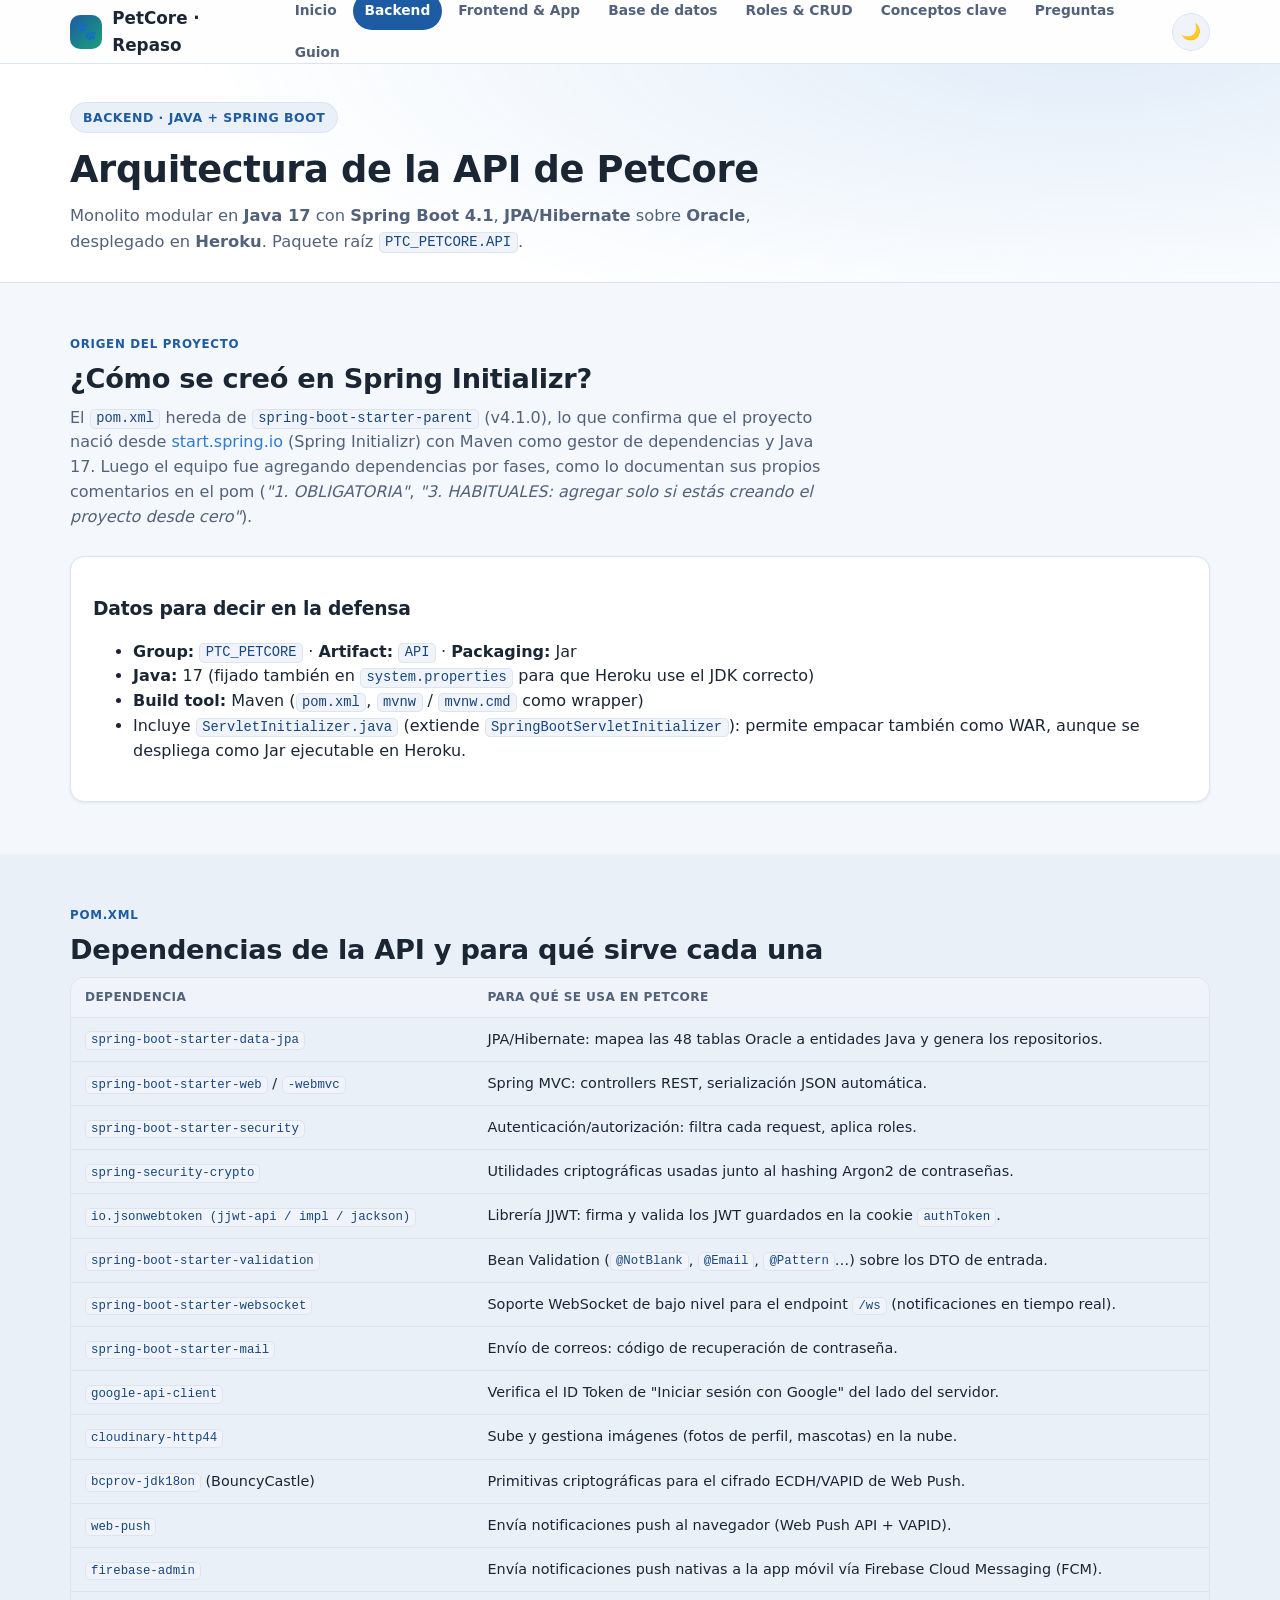
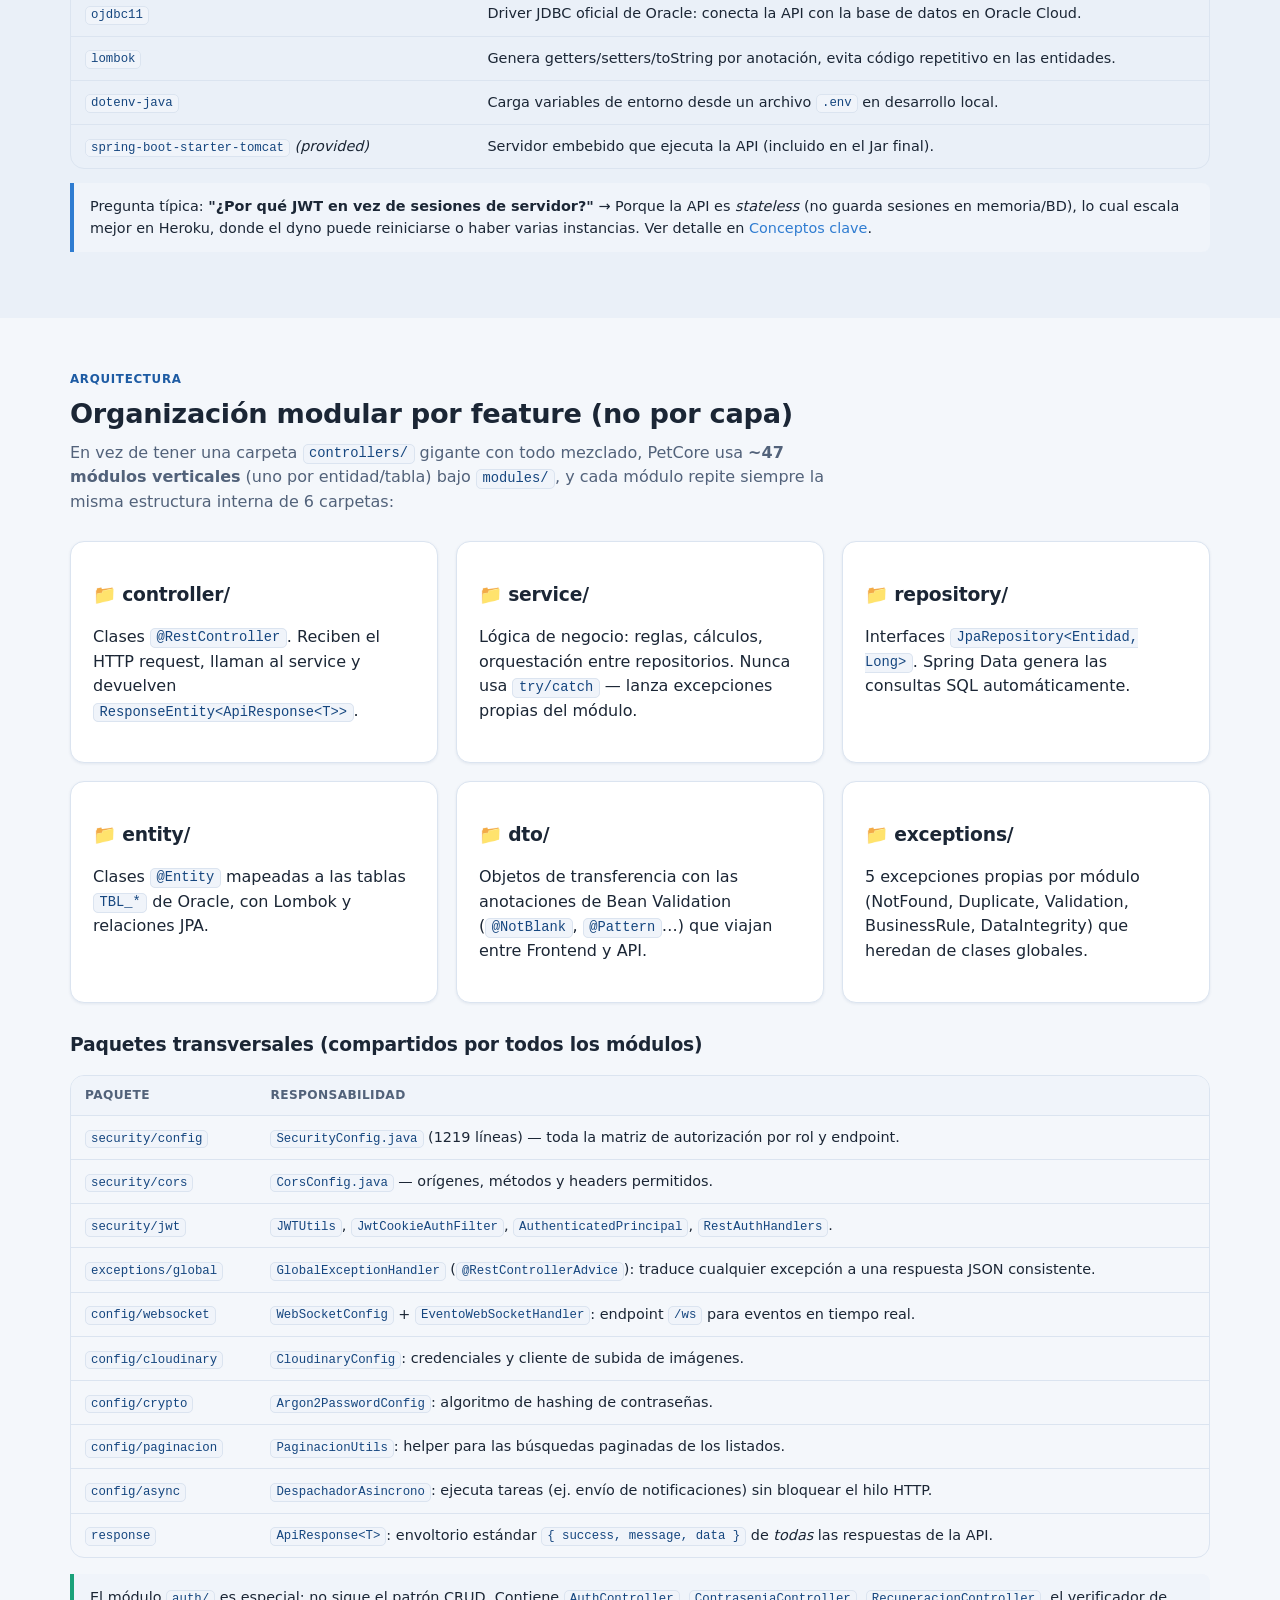
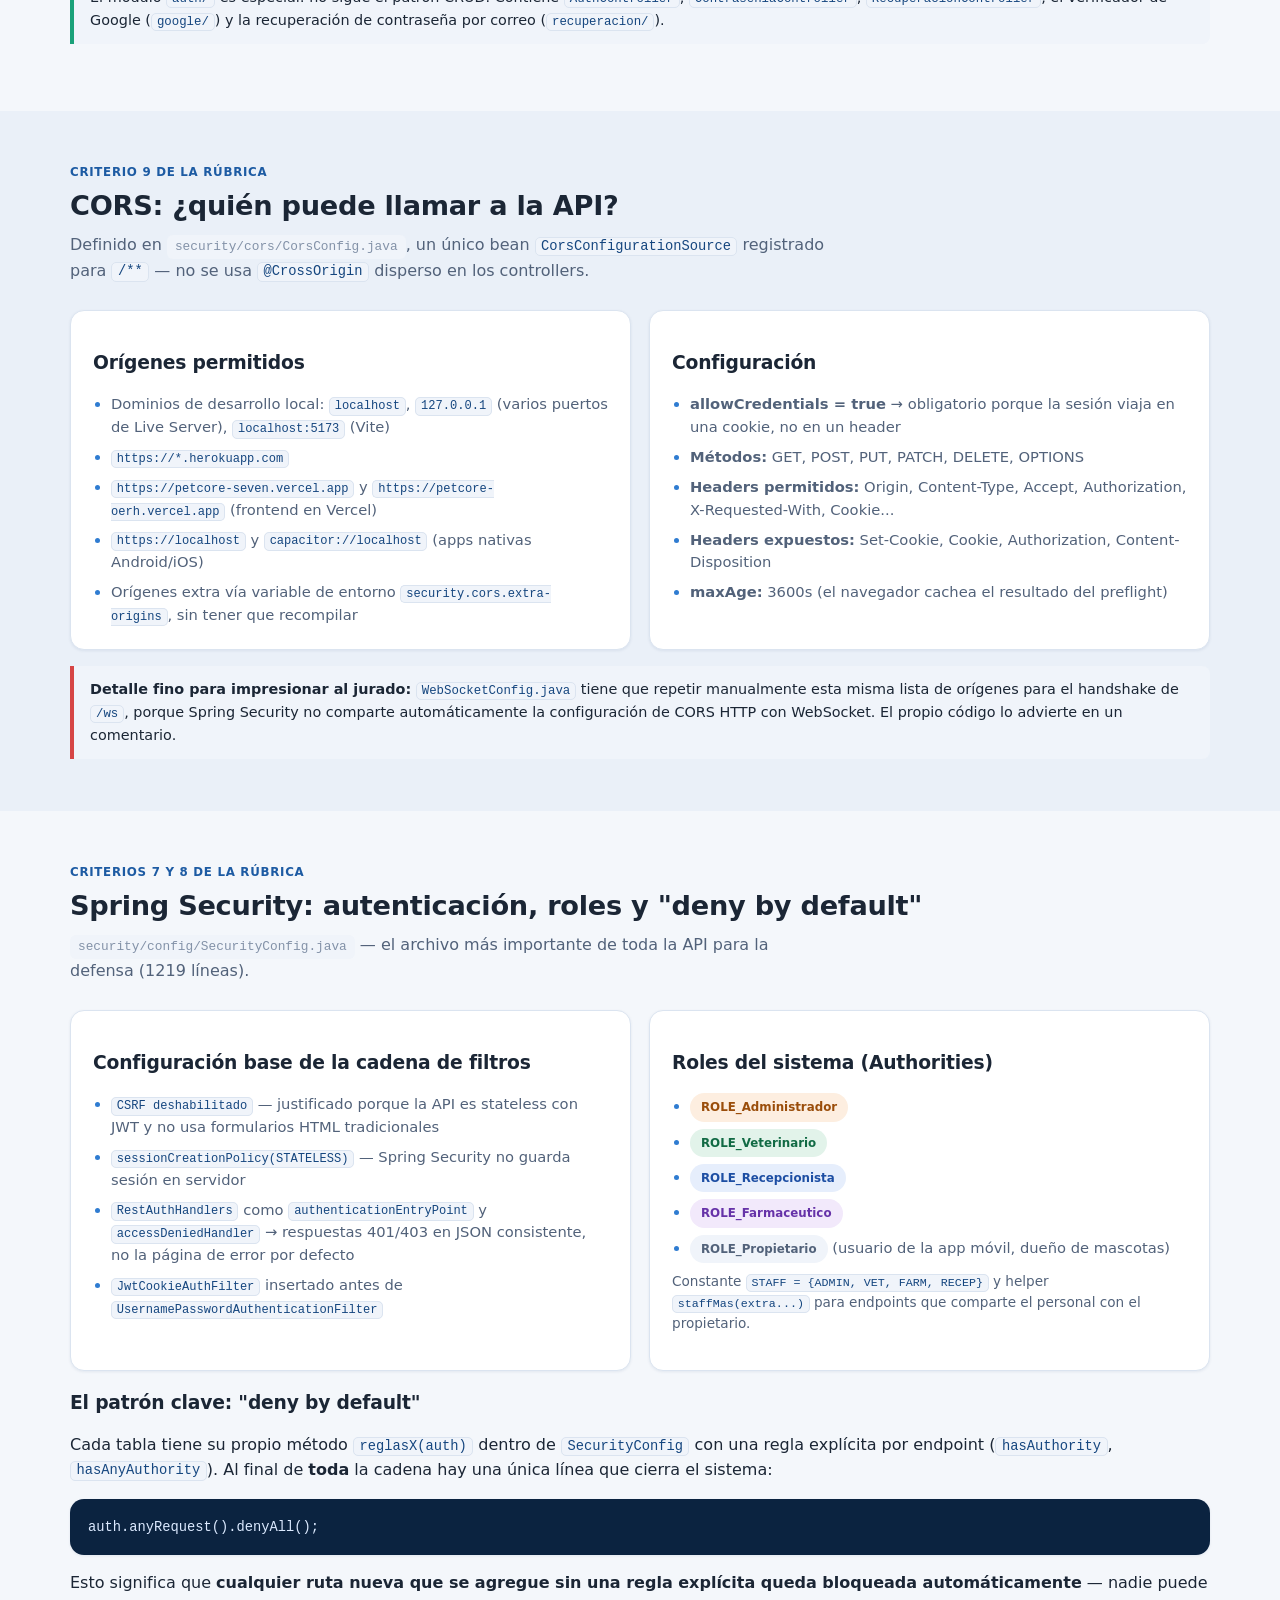
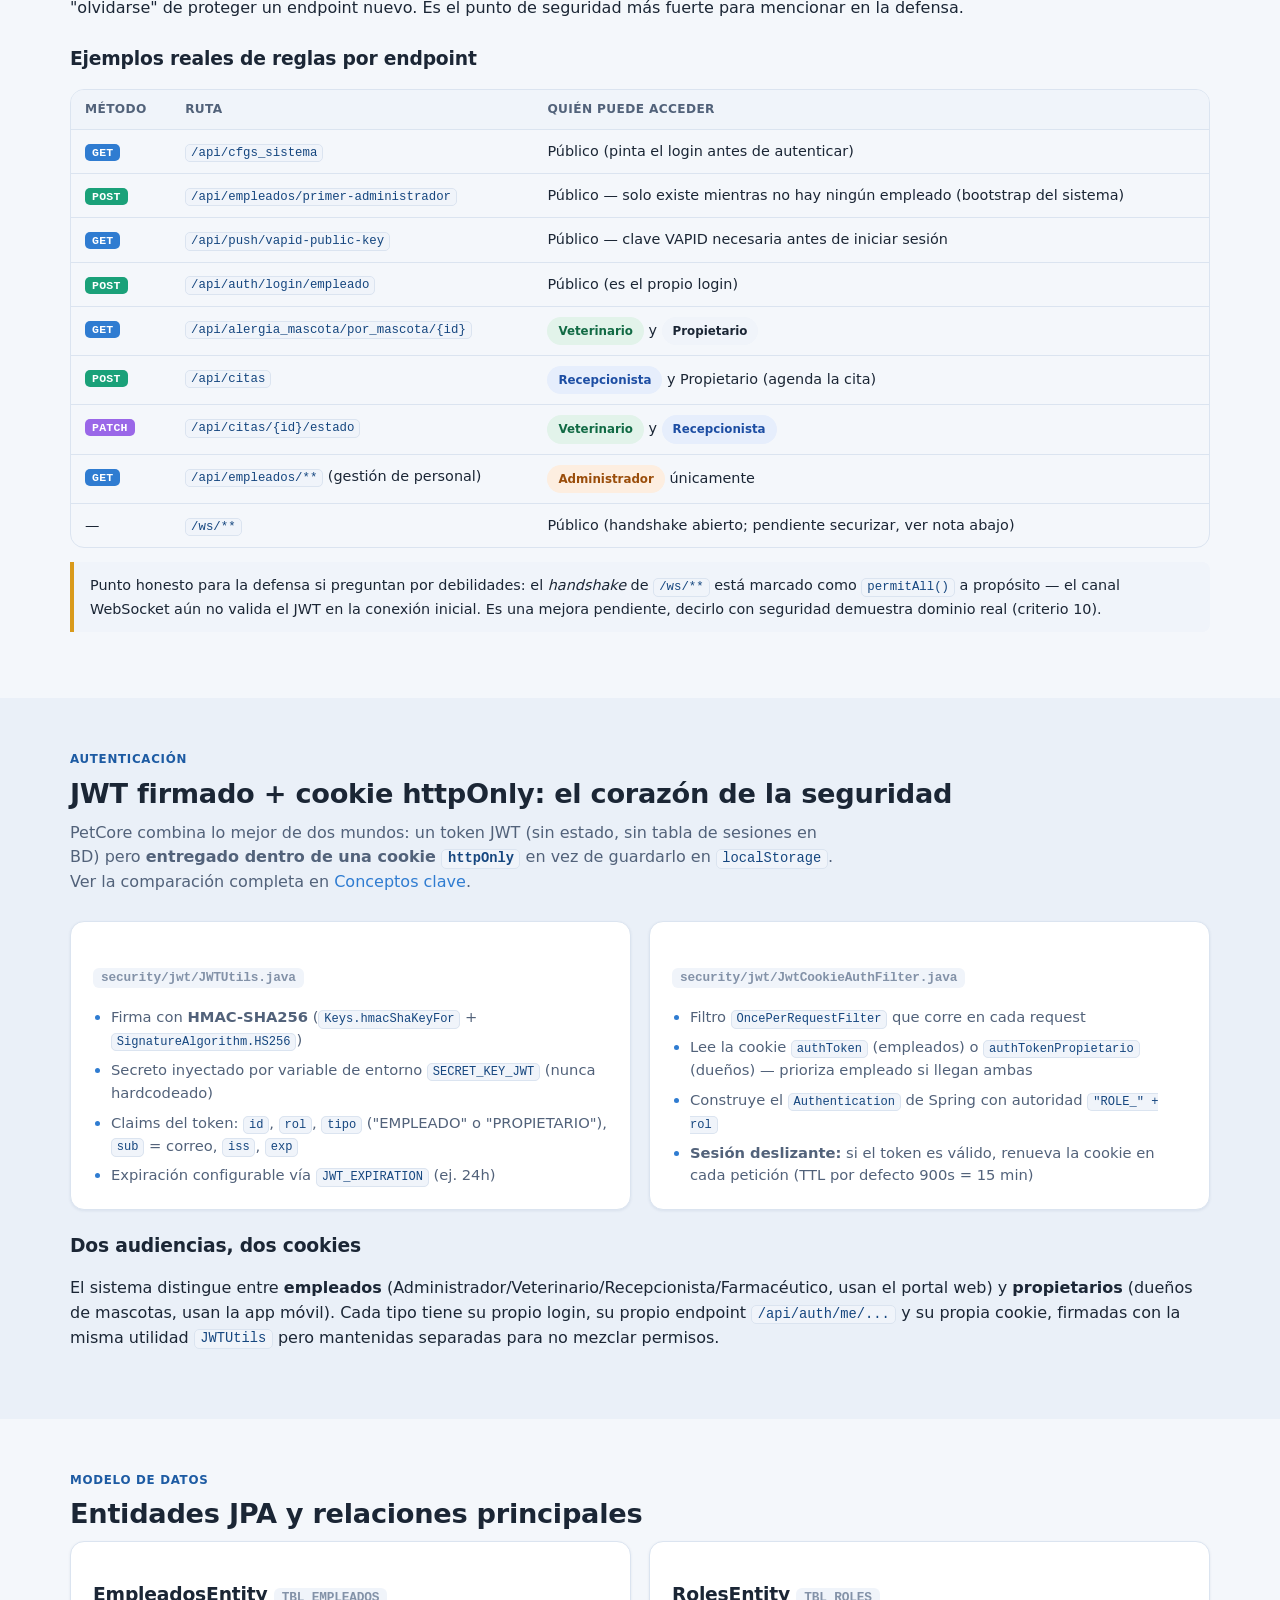
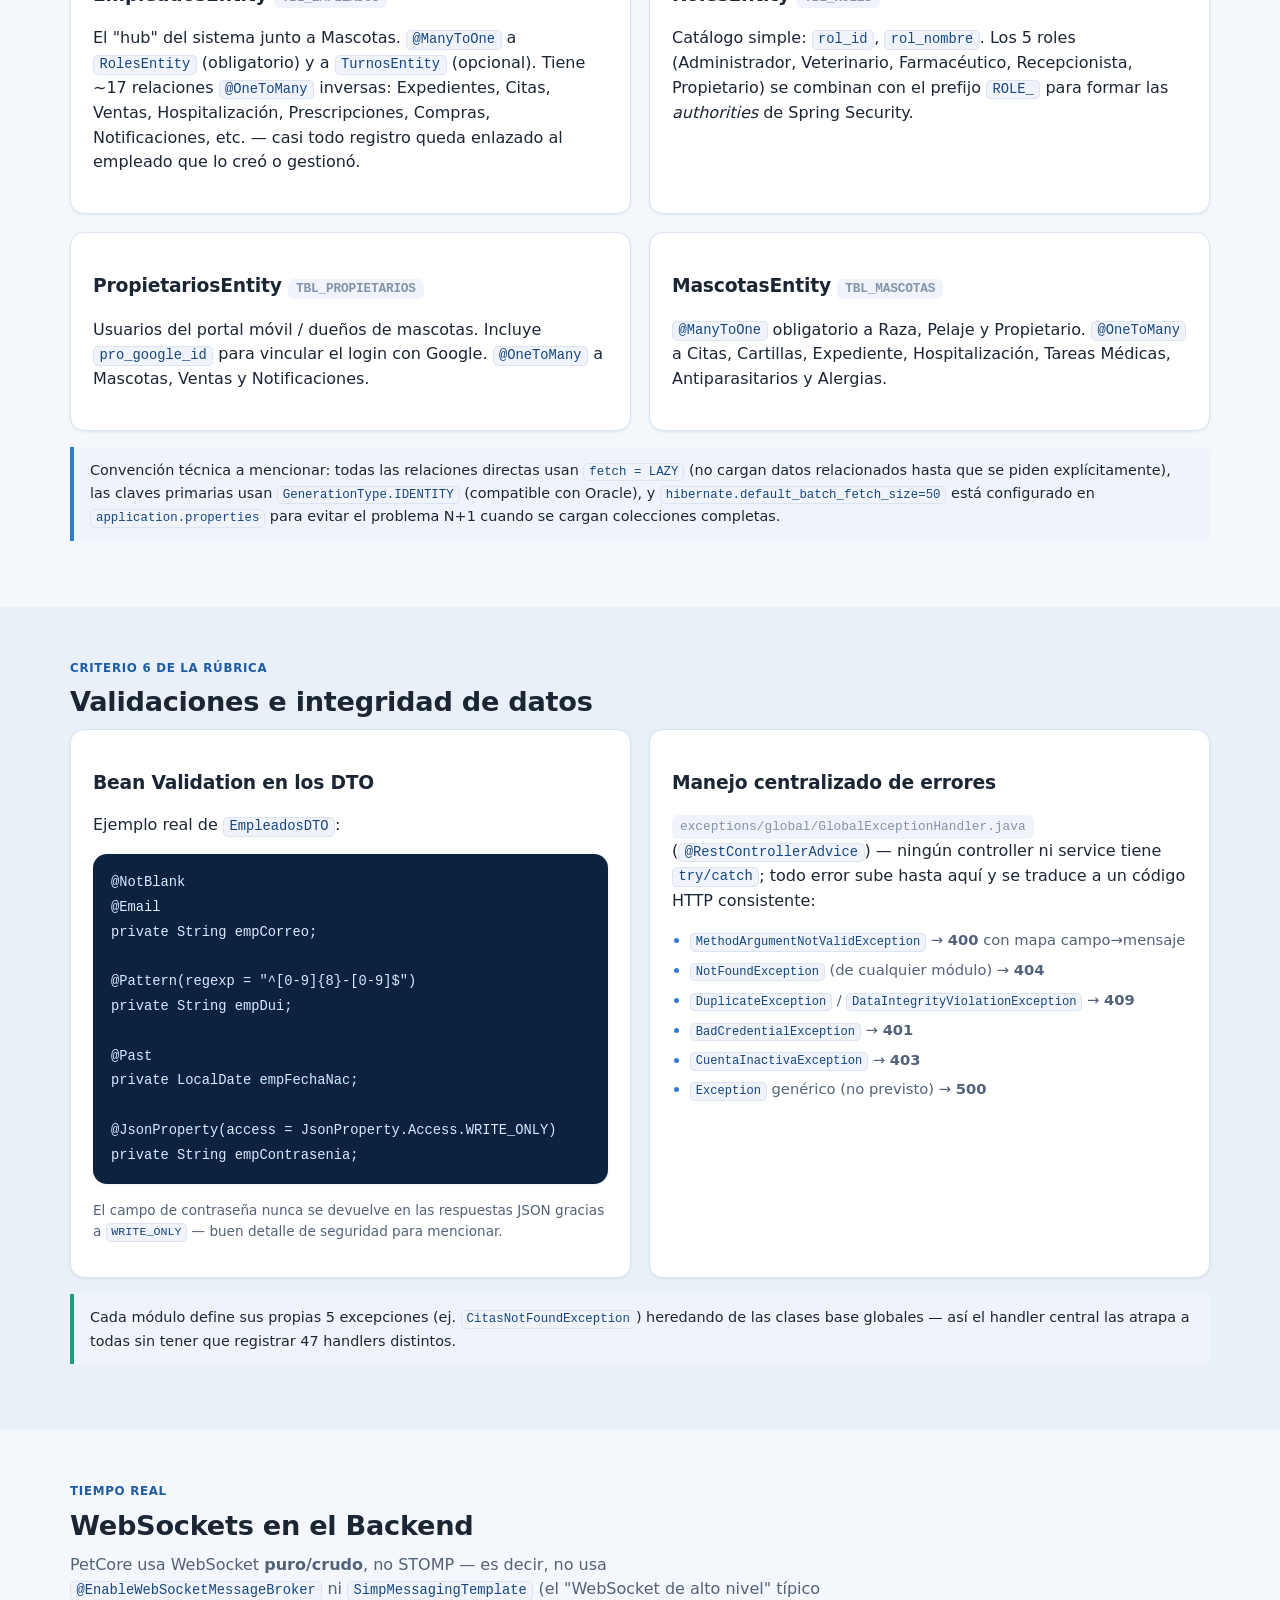
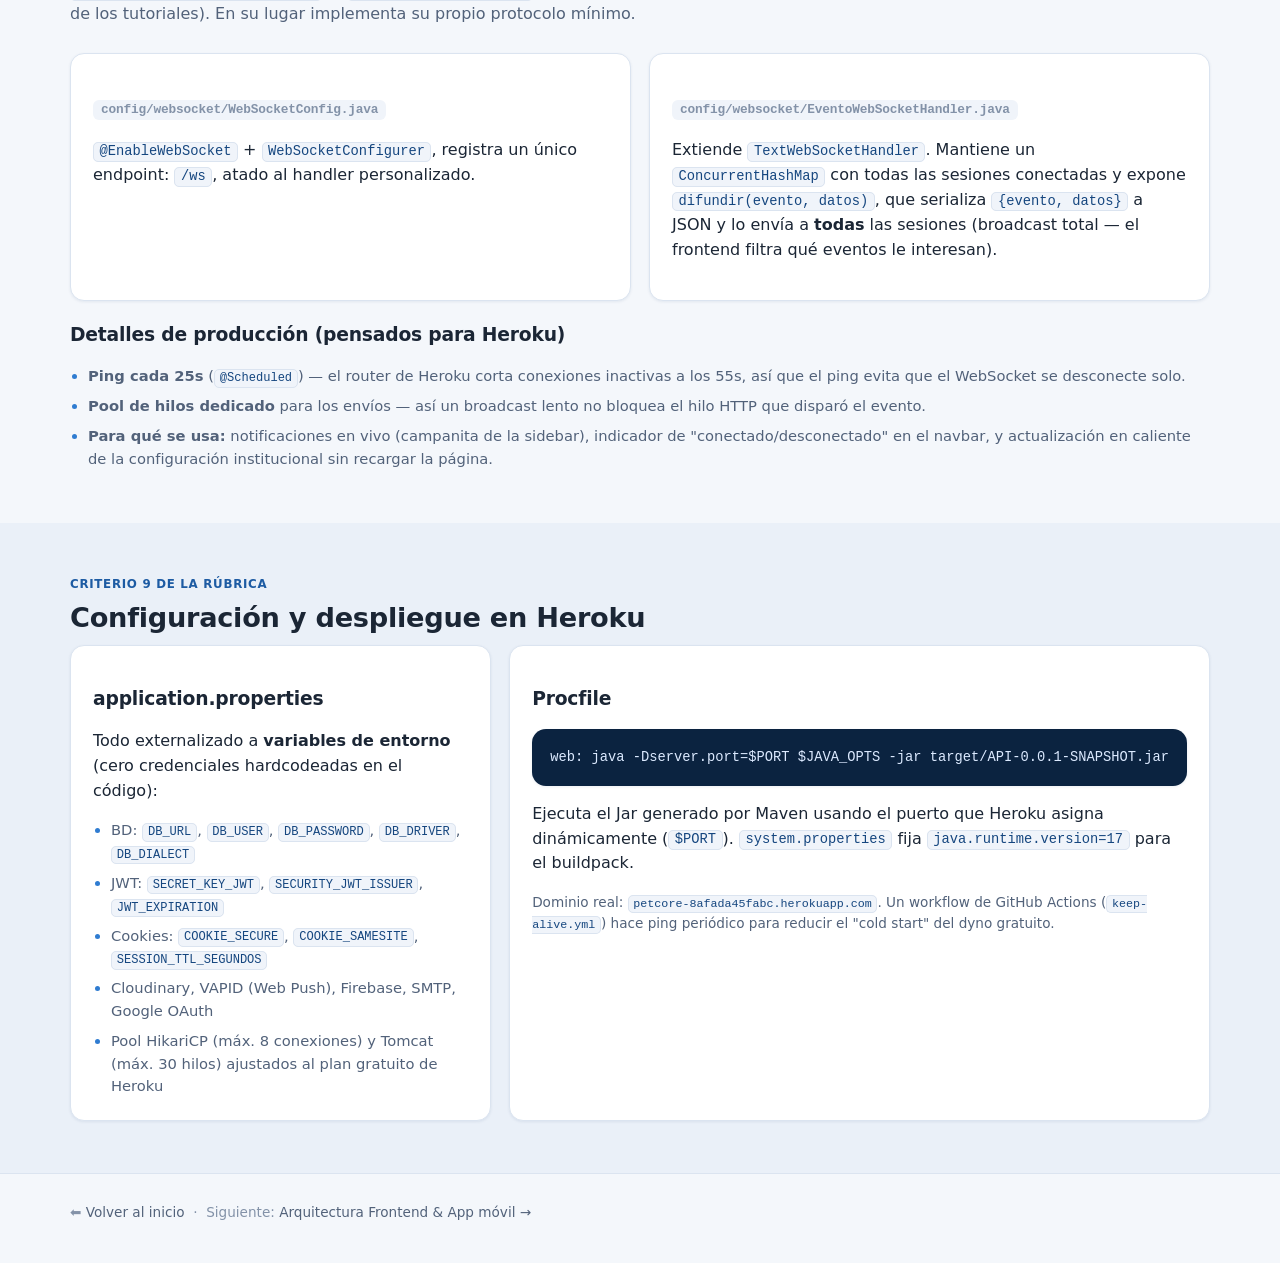
==== arquitectura-backend.html @ d3f33282 "se ha creado la pagina para expo" ====
<!DOCTYPE html>
<html lang="es">
<head>
<meta charset="UTF-8">
<meta name="viewport" content="width=device-width, initial-scale=1.0">
<title>Arquitectura Backend · PetCore Repaso</title>
<link rel="stylesheet" href="css/base.css">
<link rel="stylesheet" href="css/style_backend.css">
</head>
<body>

<nav class="nav">
  <div class="nav__inner">
    <a href="index.html" class="nav__marca"><span class="nav__logo">🐾</span> PetCore · Repaso</a>
    <button class="nav__toggle" data-nav-toggle aria-label="Abrir menú" aria-expanded="false">☰</button>
    <ul class="nav__links" data-nav-links>
      <li><a href="index.html">Inicio</a></li>
      <li><a href="arquitectura-backend.html">Backend</a></li>
      <li><a href="arquitectura-frontend.html">Frontend &amp; App</a></li>
      <li><a href="base-datos.html">Base de datos</a></li>
      <li><a href="roles-permisos.html">Roles &amp; CRUD</a></li>
      <li><a href="conceptos-clave.html">Conceptos clave</a></li>
      <li><a href="preguntas-defensa.html">Preguntas</a></li>
      <li><a href="guion-presentacion.html">Guion</a></li>
    </ul>
    <button class="nav__tema" data-tema-toggle aria-label="Cambiar tema">🌙</button>
  </div>
</nav>

<header class="hero-pagina">
  <div class="contenedor">
    <span class="hero-pagina__kicker">Backend · Java + Spring Boot</span>
    <h1>Arquitectura de la API de PetCore</h1>
    <p>Monolito modular en <strong>Java 17</strong> con <strong>Spring Boot 4.1</strong>, <strong>JPA/Hibernate</strong> sobre <strong>Oracle</strong>, desplegado en <strong>Heroku</strong>. Paquete raíz <code>PTC_PETCORE.API</code>.</p>
  </div>
</header>

<!-- ============ Cómo se creó el proyecto ============ -->
<section class="seccion">
  <div class="contenedor">
    <p class="etiqueta-seccion">Origen del proyecto</p>
    <h2 class="titulo-seccion">¿Cómo se creó en Spring Initializr?</h2>
    <p class="sub-seccion">El <code>pom.xml</code> hereda de <code>spring-boot-starter-parent</code> (v4.1.0), lo que confirma que el proyecto nació desde <a href="https://start.spring.io" target="_blank" rel="noopener">start.spring.io</a> (Spring Initializr) con Maven como gestor de dependencias y Java 17. Luego el equipo fue agregando dependencias por fases, como lo documentan sus propios comentarios en el pom (<em>"1. OBLIGATORIA"</em>, <em>"3. HABITUALES: agregar solo si estás creando el proyecto desde cero"</em>).</p>

    <div class="tarjeta">
      <h3>Datos para decir en la defensa</h3>
      <ul>
        <li><strong>Group:</strong> <code>PTC_PETCORE</code> · <strong>Artifact:</strong> <code>API</code> · <strong>Packaging:</strong> Jar</li>
        <li><strong>Java:</strong> 17 (fijado también en <code>system.properties</code> para que Heroku use el JDK correcto)</li>
        <li><strong>Build tool:</strong> Maven (<code>pom.xml</code>, <code>mvnw</code> / <code>mvnw.cmd</code> como wrapper)</li>
        <li>Incluye <code>ServletInitializer.java</code> (extiende <code>SpringBootServletInitializer</code>): permite empacar también como WAR, aunque se despliega como Jar ejecutable en Heroku.</li>
      </ul>
    </div>
  </div>
</section>

<!-- ============ Dependencias ============ -->
<section class="seccion seccion--alt">
  <div class="contenedor">
    <p class="etiqueta-seccion">pom.xml</p>
    <h2 class="titulo-seccion">Dependencias de la API y para qué sirve cada una</h2>
    <div class="tabla-wrap">
      <table>
        <thead><tr><th>Dependencia</th><th>Para qué se usa en PetCore</th></tr></thead>
        <tbody>
          <tr><td><code>spring-boot-starter-data-jpa</code></td><td>JPA/Hibernate: mapea las 48 tablas Oracle a entidades Java y genera los repositorios.</td></tr>
          <tr><td><code>spring-boot-starter-web</code> / <code>-webmvc</code></td><td>Spring MVC: controllers REST, serialización JSON automática.</td></tr>
          <tr><td><code>spring-boot-starter-security</code></td><td>Autenticación/autorización: filtra cada request, aplica roles.</td></tr>
          <tr><td><code>spring-security-crypto</code></td><td>Utilidades criptográficas usadas junto al hashing Argon2 de contraseñas.</td></tr>
          <tr><td><code>io.jsonwebtoken (jjwt-api / impl / jackson)</code></td><td>Librería JJWT: firma y valida los JWT guardados en la cookie <code>authToken</code>.</td></tr>
          <tr><td><code>spring-boot-starter-validation</code></td><td>Bean Validation (<code>@NotBlank</code>, <code>@Email</code>, <code>@Pattern</code>…) sobre los DTO de entrada.</td></tr>
          <tr><td><code>spring-boot-starter-websocket</code></td><td>Soporte WebSocket de bajo nivel para el endpoint <code>/ws</code> (notificaciones en tiempo real).</td></tr>
          <tr><td><code>spring-boot-starter-mail</code></td><td>Envío de correos: código de recuperación de contraseña.</td></tr>
          <tr><td><code>google-api-client</code></td><td>Verifica el ID Token de "Iniciar sesión con Google" del lado del servidor.</td></tr>
          <tr><td><code>cloudinary-http44</code></td><td>Sube y gestiona imágenes (fotos de perfil, mascotas) en la nube.</td></tr>
          <tr><td><code>bcprov-jdk18on</code> (BouncyCastle)</td><td>Primitivas criptográficas para el cifrado ECDH/VAPID de Web Push.</td></tr>
          <tr><td><code>web-push</code></td><td>Envía notificaciones push al navegador (Web Push API + VAPID).</td></tr>
          <tr><td><code>firebase-admin</code></td><td>Envía notificaciones push nativas a la app móvil vía Firebase Cloud Messaging (FCM).</td></tr>
          <tr><td><code>ojdbc11</code></td><td>Driver JDBC oficial de Oracle: conecta la API con la base de datos en Oracle Cloud.</td></tr>
          <tr><td><code>lombok</code></td><td>Genera getters/setters/toString por anotación, evita código repetitivo en las entidades.</td></tr>
          <tr><td><code>dotenv-java</code></td><td>Carga variables de entorno desde un archivo <code>.env</code> en desarrollo local.</td></tr>
          <tr><td><code>spring-boot-starter-tomcat</code> <em>(provided)</em></td><td>Servidor embebido que ejecuta la API (incluido en el Jar final).</td></tr>
        </tbody>
      </table>
    </div>
    <p class="nota" style="margin-top:14px;">Pregunta típica: <strong>"¿Por qué JWT en vez de sesiones de servidor?"</strong> → Porque la API es <em>stateless</em> (no guarda sesiones en memoria/BD), lo cual escala mejor en Heroku, donde el dyno puede reiniciarse o haber varias instancias. Ver detalle en <a href="conceptos-clave.html">Conceptos clave</a>.</p>
  </div>
</section>

<!-- ============ Arquitectura por capas ============ -->
<section class="seccion">
  <div class="contenedor">
    <p class="etiqueta-seccion">Arquitectura</p>
    <h2 class="titulo-seccion">Organización modular por feature (no por capa)</h2>
    <p class="sub-seccion">En vez de tener una carpeta <code>controllers/</code> gigante con todo mezclado, PetCore usa <strong>~47 módulos verticales</strong> (uno por entidad/tabla) bajo <code>modules/</code>, y cada módulo repite siempre la misma estructura interna de 6 carpetas:</p>

    <div class="rejilla rejilla--3">
      <div class="tarjeta">
        <h3>📁 controller/</h3>
        <p>Clases <code>@RestController</code>. Reciben el HTTP request, llaman al service y devuelven <code>ResponseEntity&lt;ApiResponse&lt;T&gt;&gt;</code>.</p>
      </div>
      <div class="tarjeta">
        <h3>📁 service/</h3>
        <p>Lógica de negocio: reglas, cálculos, orquestación entre repositorios. Nunca usa <code>try/catch</code> — lanza excepciones propias del módulo.</p>
      </div>
      <div class="tarjeta">
        <h3>📁 repository/</h3>
        <p>Interfaces <code>JpaRepository&lt;Entidad, Long&gt;</code>. Spring Data genera las consultas SQL automáticamente.</p>
      </div>
      <div class="tarjeta">
        <h3>📁 entity/</h3>
        <p>Clases <code>@Entity</code> mapeadas a las tablas <code>TBL_*</code> de Oracle, con Lombok y relaciones JPA.</p>
      </div>
      <div class="tarjeta">
        <h3>📁 dto/</h3>
        <p>Objetos de transferencia con las anotaciones de Bean Validation (<code>@NotBlank</code>, <code>@Pattern</code>…) que viajan entre Frontend y API.</p>
      </div>
      <div class="tarjeta">
        <h3>📁 exceptions/</h3>
        <p>5 excepciones propias por módulo (NotFound, Duplicate, Validation, BusinessRule, DataIntegrity) que heredan de clases globales.</p>
      </div>
    </div>

    <h3 style="margin-top:30px;">Paquetes transversales (compartidos por todos los módulos)</h3>
    <div class="tabla-wrap">
      <table>
        <thead><tr><th>Paquete</th><th>Responsabilidad</th></tr></thead>
        <tbody>
          <tr><td><code>security/config</code></td><td><code>SecurityConfig.java</code> (1219 líneas) — toda la matriz de autorización por rol y endpoint.</td></tr>
          <tr><td><code>security/cors</code></td><td><code>CorsConfig.java</code> — orígenes, métodos y headers permitidos.</td></tr>
          <tr><td><code>security/jwt</code></td><td><code>JWTUtils</code>, <code>JwtCookieAuthFilter</code>, <code>AuthenticatedPrincipal</code>, <code>RestAuthHandlers</code>.</td></tr>
          <tr><td><code>exceptions/global</code></td><td><code>GlobalExceptionHandler</code> (<code>@RestControllerAdvice</code>): traduce cualquier excepción a una respuesta JSON consistente.</td></tr>
          <tr><td><code>config/websocket</code></td><td><code>WebSocketConfig</code> + <code>EventoWebSocketHandler</code>: endpoint <code>/ws</code> para eventos en tiempo real.</td></tr>
          <tr><td><code>config/cloudinary</code></td><td><code>CloudinaryConfig</code>: credenciales y cliente de subida de imágenes.</td></tr>
          <tr><td><code>config/crypto</code></td><td><code>Argon2PasswordConfig</code>: algoritmo de hashing de contraseñas.</td></tr>
          <tr><td><code>config/paginacion</code></td><td><code>PaginacionUtils</code>: helper para las búsquedas paginadas de los listados.</td></tr>
          <tr><td><code>config/async</code></td><td><code>DespachadorAsincrono</code>: ejecuta tareas (ej. envío de notificaciones) sin bloquear el hilo HTTP.</td></tr>
          <tr><td><code>response</code></td><td><code>ApiResponse&lt;T&gt;</code>: envoltorio estándar <code>{ success, message, data }</code> de <em>todas</em> las respuestas de la API.</td></tr>
        </tbody>
      </table>
    </div>

    <p class="nota nota--exito" style="margin-top:16px;">El módulo <code>auth/</code> es especial: no sigue el patrón CRUD. Contiene <code>AuthController</code>, <code>ContraseniaController</code>, <code>RecuperacionController</code>, el verificador de Google (<code>google/</code>) y la recuperación de contraseña por correo (<code>recuperacion/</code>).</p>
  </div>
</section>

<!-- ============ CORS ============ -->
<section class="seccion seccion--alt" id="cors">
  <div class="contenedor">
    <p class="etiqueta-seccion">Criterio 9 de la rúbrica</p>
    <h2 class="titulo-seccion">CORS: ¿quién puede llamar a la API?</h2>
    <p class="sub-seccion">Definido en <span class="archivo-ref">security/cors/CorsConfig.java</span>, un único bean <code>CorsConfigurationSource</code> registrado para <code>/**</code> — no se usa <code>@CrossOrigin</code> disperso en los controllers.</p>

    <div class="rejilla rejilla--2">
      <div class="tarjeta">
        <h3>Orígenes permitidos</h3>
        <ul class="lista-compacta">
          <li>Dominios de desarrollo local: <code>localhost</code>, <code>127.0.0.1</code> (varios puertos de Live Server), <code>localhost:5173</code> (Vite)</li>
          <li><code>https://*.herokuapp.com</code></li>
          <li><code>https://petcore-seven.vercel.app</code> y <code>https://petcore-oerh.vercel.app</code> (frontend en Vercel)</li>
          <li><code>https://localhost</code> y <code>capacitor://localhost</code> (apps nativas Android/iOS)</li>
          <li>Orígenes extra vía variable de entorno <code>security.cors.extra-origins</code>, sin tener que recompilar</li>
        </ul>
      </div>
      <div class="tarjeta">
        <h3>Configuración</h3>
        <ul class="lista-compacta">
          <li><strong>allowCredentials = true</strong> → obligatorio porque la sesión viaja en una cookie, no en un header</li>
          <li><strong>Métodos:</strong> GET, POST, PUT, PATCH, DELETE, OPTIONS</li>
          <li><strong>Headers permitidos:</strong> Origin, Content-Type, Accept, Authorization, X-Requested-With, Cookie...</li>
          <li><strong>Headers expuestos:</strong> Set-Cookie, Cookie, Authorization, Content-Disposition</li>
          <li><strong>maxAge:</strong> 3600s (el navegador cachea el resultado del preflight)</li>
        </ul>
      </div>
    </div>

    <div class="nota nota--alerta" style="margin-top:16px;">
      <strong>Detalle fino para impresionar al jurado:</strong> <code>WebSocketConfig.java</code> tiene que repetir manualmente esta misma lista de orígenes para el handshake de <code>/ws</code>, porque Spring Security no comparte automáticamente la configuración de CORS HTTP con WebSocket. El propio código lo advierte en un comentario.
    </div>
  </div>
</section>

<!-- ============ Spring Security ============ -->
<section class="seccion" id="security">
  <div class="contenedor">
    <p class="etiqueta-seccion">Criterios 7 y 8 de la rúbrica</p>
    <h2 class="titulo-seccion">Spring Security: autenticación, roles y "deny by default"</h2>
    <p class="sub-seccion"><span class="archivo-ref">security/config/SecurityConfig.java</span> — el archivo más importante de toda la API para la defensa (1219 líneas).</p>

    <div class="rejilla rejilla--2" style="margin-bottom:20px;">
      <div class="tarjeta">
        <h3>Configuración base de la cadena de filtros</h3>
        <ul class="lista-compacta">
          <li><code>CSRF deshabilitado</code> — justificado porque la API es stateless con JWT y no usa formularios HTML tradicionales</li>
          <li><code>sessionCreationPolicy(STATELESS)</code> — Spring Security no guarda sesión en servidor</li>
          <li><code>RestAuthHandlers</code> como <code>authenticationEntryPoint</code> y <code>accessDeniedHandler</code> → respuestas 401/403 en JSON consistente, no la página de error por defecto</li>
          <li><code>JwtCookieAuthFilter</code> insertado antes de <code>UsernamePasswordAuthenticationFilter</code></li>
        </ul>
      </div>
      <div class="tarjeta">
        <h3>Roles del sistema (Authorities)</h3>
        <ul class="lista-compacta">
          <li><span class="rol-chip rol-admin">ROLE_Administrador</span></li>
          <li><span class="rol-chip rol-vet">ROLE_Veterinario</span></li>
          <li><span class="rol-chip rol-recep">ROLE_Recepcionista</span></li>
          <li><span class="rol-chip rol-farm">ROLE_Farmaceutico</span></li>
          <li><span class="rol-chip" style="background:var(--surface-2);color:var(--texto-suave);">ROLE_Propietario</span> (usuario de la app móvil, dueño de mascotas)</li>
        </ul>
        <p style="font-size:.85rem;color:var(--texto-suave);margin-top:8px;">Constante <code>STAFF = {ADMIN, VET, FARM, RECEP}</code> y helper <code>staffMas(extra...)</code> para endpoints que comparte el personal con el propietario.</p>
      </div>
    </div>

    <h3>El patrón clave: "deny by default"</h3>
    <p>Cada tabla tiene su propio método <code>reglasX(auth)</code> dentro de <code>SecurityConfig</code> con una regla explícita por endpoint (<code>hasAuthority</code>, <code>hasAnyAuthority</code>). Al final de <strong>toda</strong> la cadena hay una única línea que cierra el sistema:</p>
    <pre><code>auth.anyRequest().denyAll();</code></pre>
    <p>Esto significa que <strong>cualquier ruta nueva que se agregue sin una regla explícita queda bloqueada automáticamente</strong> — nadie puede "olvidarse" de proteger un endpoint nuevo. Es el punto de seguridad más fuerte para mencionar en la defensa.</p>

    <h3 style="margin-top:26px;">Ejemplos reales de reglas por endpoint</h3>
    <div class="tabla-wrap">
      <table>
        <thead><tr><th>Método</th><th>Ruta</th><th>Quién puede acceder</th></tr></thead>
        <tbody>
          <tr><td><span class="http http-get">GET</span></td><td><code>/api/cfgs_sistema</code></td><td>Público (pinta el login antes de autenticar)</td></tr>
          <tr><td><span class="http http-post">POST</span></td><td><code>/api/empleados/primer-administrador</code></td><td>Público — solo existe mientras no hay ningún empleado (bootstrap del sistema)</td></tr>
          <tr><td><span class="http http-get">GET</span></td><td><code>/api/push/vapid-public-key</code></td><td>Público — clave VAPID necesaria antes de iniciar sesión</td></tr>
          <tr><td><span class="http http-post">POST</span></td><td><code>/api/auth/login/empleado</code></td><td>Público (es el propio login)</td></tr>
          <tr><td><span class="http http-get">GET</span></td><td><code>/api/alergia_mascota/por_mascota/{id}</code></td><td><span class="rol-chip rol-vet">Veterinario</span> y <span class="rol-chip" style="background:var(--surface-2)">Propietario</span></td></tr>
          <tr><td><span class="http http-post">POST</span></td><td><code>/api/citas</code></td><td><span class="rol-chip rol-recep">Recepcionista</span> y Propietario (agenda la cita)</td></tr>
          <tr><td><span class="http http-patch">PATCH</span></td><td><code>/api/citas/{id}/estado</code></td><td><span class="rol-chip rol-vet">Veterinario</span> y <span class="rol-chip rol-recep">Recepcionista</span></td></tr>
          <tr><td><span class="http http-get">GET</span></td><td><code>/api/empleados/**</code> (gestión de personal)</td><td><span class="rol-chip rol-admin">Administrador</span> únicamente</td></tr>
          <tr><td>—</td><td><code>/ws/**</code></td><td>Público (handshake abierto; pendiente securizar, ver nota abajo)</td></tr>
        </tbody>
      </table>
    </div>
    <p class="nota nota--ambar" style="margin-top:14px;">Punto honesto para la defensa si preguntan por debilidades: el <em>handshake</em> de <code>/ws/**</code> está marcado como <code>permitAll()</code> a propósito — el canal WebSocket aún no valida el JWT en la conexión inicial. Es una mejora pendiente, decirlo con seguridad demuestra dominio real (criterio 10).</p>
  </div>
</section>

<!-- ============ JWT ============ -->
<section class="seccion seccion--alt" id="jwt">
  <div class="contenedor">
    <p class="etiqueta-seccion">Autenticación</p>
    <h2 class="titulo-seccion">JWT firmado + cookie httpOnly: el corazón de la seguridad</h2>
    <p class="sub-seccion">PetCore combina lo mejor de dos mundos: un token JWT (sin estado, sin tabla de sesiones en BD) pero <strong>entregado dentro de una cookie <code>httpOnly</code></strong> en vez de guardarlo en <code>localStorage</code>. Ver la comparación completa en <a href="conceptos-clave.html#jwt-cookie">Conceptos clave</a>.</p>

    <div class="rejilla rejilla--2">
      <div class="tarjeta">
        <h3><span class="archivo-ref">security/jwt/JWTUtils.java</span></h3>
        <ul class="lista-compacta">
          <li>Firma con <strong>HMAC-SHA256</strong> (<code>Keys.hmacShaKeyFor</code> + <code>SignatureAlgorithm.HS256</code>)</li>
          <li>Secreto inyectado por variable de entorno <code>SECRET_KEY_JWT</code> (nunca hardcodeado)</li>
          <li>Claims del token: <code>id</code>, <code>rol</code>, <code>tipo</code> ("EMPLEADO" o "PROPIETARIO"), <code>sub</code> = correo, <code>iss</code>, <code>exp</code></li>
          <li>Expiración configurable vía <code>JWT_EXPIRATION</code> (ej. 24h)</li>
        </ul>
      </div>
      <div class="tarjeta">
        <h3><span class="archivo-ref">security/jwt/JwtCookieAuthFilter.java</span></h3>
        <ul class="lista-compacta">
          <li>Filtro <code>OncePerRequestFilter</code> que corre en cada request</li>
          <li>Lee la cookie <code>authToken</code> (empleados) o <code>authTokenPropietario</code> (dueños) — prioriza empleado si llegan ambas</li>
          <li>Construye el <code>Authentication</code> de Spring con autoridad <code>"ROLE_" + rol</code></li>
          <li><strong>Sesión deslizante:</strong> si el token es válido, renueva la cookie en cada petición (TTL por defecto 900s = 15 min)</li>
        </ul>
      </div>
    </div>

    <h3 style="margin-top:24px;">Dos audiencias, dos cookies</h3>
    <p>El sistema distingue entre <strong>empleados</strong> (Administrador/Veterinario/Recepcionista/Farmacéutico, usan el portal web) y <strong>propietarios</strong> (dueños de mascotas, usan la app móvil). Cada tipo tiene su propio login, su propio endpoint <code>/api/auth/me/...</code> y su propia cookie, firmadas con la misma utilidad <code>JWTUtils</code> pero mantenidas separadas para no mezclar permisos.</p>
  </div>
</section>

<!-- ============ Entidades ============ -->
<section class="seccion" id="entidades">
  <div class="contenedor">
    <p class="etiqueta-seccion">Modelo de datos</p>
    <h2 class="titulo-seccion">Entidades JPA y relaciones principales</h2>
    <div class="rejilla rejilla--2">
      <div class="tarjeta">
        <h3>EmpleadosEntity <span class="archivo-ref">TBL_EMPLEADOS</span></h3>
        <p>El "hub" del sistema junto a Mascotas. <code>@ManyToOne</code> a <code>RolesEntity</code> (obligatorio) y a <code>TurnosEntity</code> (opcional). Tiene ~17 relaciones <code>@OneToMany</code> inversas: Expedientes, Citas, Ventas, Hospitalización, Prescripciones, Compras, Notificaciones, etc. — casi todo registro queda enlazado al empleado que lo creó o gestionó.</p>
      </div>
      <div class="tarjeta">
        <h3>RolesEntity <span class="archivo-ref">TBL_ROLES</span></h3>
        <p>Catálogo simple: <code>rol_id</code>, <code>rol_nombre</code>. Los 5 roles (Administrador, Veterinario, Farmacéutico, Recepcionista, Propietario) se combinan con el prefijo <code>ROLE_</code> para formar las <em>authorities</em> de Spring Security.</p>
      </div>
      <div class="tarjeta">
        <h3>PropietariosEntity <span class="archivo-ref">TBL_PROPIETARIOS</span></h3>
        <p>Usuarios del portal móvil / dueños de mascotas. Incluye <code>pro_google_id</code> para vincular el login con Google. <code>@OneToMany</code> a Mascotas, Ventas y Notificaciones.</p>
      </div>
      <div class="tarjeta">
        <h3>MascotasEntity <span class="archivo-ref">TBL_MASCOTAS</span></h3>
        <p><code>@ManyToOne</code> obligatorio a Raza, Pelaje y Propietario. <code>@OneToMany</code> a Citas, Cartillas, Expediente, Hospitalización, Tareas Médicas, Antiparasitarios y Alergias.</p>
      </div>
    </div>
    <p class="nota" style="margin-top:16px;">Convención técnica a mencionar: todas las relaciones directas usan <code>fetch = LAZY</code> (no cargan datos relacionados hasta que se piden explícitamente), las claves primarias usan <code>GenerationType.IDENTITY</code> (compatible con Oracle), y <code>hibernate.default_batch_fetch_size=50</code> está configurado en <code>application.properties</code> para evitar el problema N+1 cuando se cargan colecciones completas.</p>
  </div>
</section>

<!-- ============ Validaciones y errores ============ -->
<section class="seccion seccion--alt" id="validaciones">
  <div class="contenedor">
    <p class="etiqueta-seccion">Criterio 6 de la rúbrica</p>
    <h2 class="titulo-seccion">Validaciones e integridad de datos</h2>

    <div class="rejilla rejilla--2">
      <div class="tarjeta">
        <h3>Bean Validation en los DTO</h3>
        <p>Ejemplo real de <code>EmpleadosDTO</code>:</p>
        <pre><code>@NotBlank
@Email
private String empCorreo;

@Pattern(regexp = "^[0-9]{8}-[0-9]$")
private String empDui;

@Past
private LocalDate empFechaNac;

@JsonProperty(access = JsonProperty.Access.WRITE_ONLY)
private String empContrasenia;</code></pre>
        <p style="font-size:.85rem;color:var(--texto-suave)">El campo de contraseña nunca se devuelve en las respuestas JSON gracias a <code>WRITE_ONLY</code> — buen detalle de seguridad para mencionar.</p>
      </div>
      <div class="tarjeta">
        <h3>Manejo centralizado de errores</h3>
        <p><span class="archivo-ref">exceptions/global/GlobalExceptionHandler.java</span> (<code>@RestControllerAdvice</code>) — ningún controller ni service tiene <code>try/catch</code>; todo error sube hasta aquí y se traduce a un código HTTP consistente:</p>
        <ul class="lista-compacta">
          <li><code>MethodArgumentNotValidException</code> → <strong>400</strong> con mapa campo→mensaje</li>
          <li><code>NotFoundException</code> (de cualquier módulo) → <strong>404</strong></li>
          <li><code>DuplicateException</code> / <code>DataIntegrityViolationException</code> → <strong>409</strong></li>
          <li><code>BadCredentialException</code> → <strong>401</strong></li>
          <li><code>CuentaInactivaException</code> → <strong>403</strong></li>
          <li><code>Exception</code> genérico (no previsto) → <strong>500</strong></li>
        </ul>
      </div>
    </div>
    <p class="nota nota--exito" style="margin-top:16px;">Cada módulo define sus propias 5 excepciones (ej. <code>CitasNotFoundException</code>) heredando de las clases base globales — así el handler central las atrapa a todas sin tener que registrar 47 handlers distintos.</p>
  </div>
</section>

<!-- ============ WebSocket ============ -->
<section class="seccion" id="websocket">
  <div class="contenedor">
    <p class="etiqueta-seccion">Tiempo real</p>
    <h2 class="titulo-seccion">WebSockets en el Backend</h2>
    <p class="sub-seccion">PetCore usa WebSocket <strong>puro/crudo</strong>, no STOMP — es decir, no usa <code>@EnableWebSocketMessageBroker</code> ni <code>SimpMessagingTemplate</code> (el "WebSocket de alto nivel" típico de los tutoriales). En su lugar implementa su propio protocolo mínimo.</p>
    <div class="rejilla rejilla--2">
      <div class="tarjeta">
        <h3><span class="archivo-ref">config/websocket/WebSocketConfig.java</span></h3>
        <p><code>@EnableWebSocket</code> + <code>WebSocketConfigurer</code>, registra un único endpoint: <code>/ws</code>, atado al handler personalizado.</p>
      </div>
      <div class="tarjeta">
        <h3><span class="archivo-ref">config/websocket/EventoWebSocketHandler.java</span></h3>
        <p>Extiende <code>TextWebSocketHandler</code>. Mantiene un <code>ConcurrentHashMap</code> con todas las sesiones conectadas y expone <code>difundir(evento, datos)</code>, que serializa <code>{evento, datos}</code> a JSON y lo envía a <strong>todas</strong> las sesiones (broadcast total — el frontend filtra qué eventos le interesan).</p>
      </div>
    </div>
    <h3 style="margin-top:22px;">Detalles de producción (pensados para Heroku)</h3>
    <ul class="lista-compacta">
      <li><strong>Ping cada 25s</strong> (<code>@Scheduled</code>) — el router de Heroku corta conexiones inactivas a los 55s, así que el ping evita que el WebSocket se desconecte solo.</li>
      <li><strong>Pool de hilos dedicado</strong> para los envíos — así un broadcast lento no bloquea el hilo HTTP que disparó el evento.</li>
      <li><strong>Para qué se usa:</strong> notificaciones en vivo (campanita de la sidebar), indicador de "conectado/desconectado" en el navbar, y actualización en caliente de la configuración institucional sin recargar la página.</li>
    </ul>
  </div>
</section>

<!-- ============ Config y despliegue ============ -->
<section class="seccion seccion--alt" id="despliegue">
  <div class="contenedor">
    <p class="etiqueta-seccion">Criterio 9 de la rúbrica</p>
    <h2 class="titulo-seccion">Configuración y despliegue en Heroku</h2>
    <div class="rejilla rejilla--2">
      <div class="tarjeta">
        <h3>application.properties</h3>
        <p>Todo externalizado a <strong>variables de entorno</strong> (cero credenciales hardcodeadas en el código):</p>
        <ul class="lista-compacta">
          <li>BD: <code>DB_URL</code>, <code>DB_USER</code>, <code>DB_PASSWORD</code>, <code>DB_DRIVER</code>, <code>DB_DIALECT</code></li>
          <li>JWT: <code>SECRET_KEY_JWT</code>, <code>SECURITY_JWT_ISSUER</code>, <code>JWT_EXPIRATION</code></li>
          <li>Cookies: <code>COOKIE_SECURE</code>, <code>COOKIE_SAMESITE</code>, <code>SESSION_TTL_SEGUNDOS</code></li>
          <li>Cloudinary, VAPID (Web Push), Firebase, SMTP, Google OAuth</li>
          <li>Pool HikariCP (máx. 8 conexiones) y Tomcat (máx. 30 hilos) ajustados al plan gratuito de Heroku</li>
        </ul>
      </div>
      <div class="tarjeta">
        <h3>Procfile</h3>
        <pre><code>web: java -Dserver.port=$PORT $JAVA_OPTS -jar target/API-0.0.1-SNAPSHOT.jar</code></pre>
        <p>Ejecuta el Jar generado por Maven usando el puerto que Heroku asigna dinámicamente (<code>$PORT</code>). <code>system.properties</code> fija <code>java.runtime.version=17</code> para el buildpack.</p>
        <p style="font-size:.85rem;color:var(--texto-suave)">Dominio real: <code>petcore-8afada45fabc.herokuapp.com</code>. Un workflow de GitHub Actions (<code>keep-alive.yml</code>) hace ping periódico para reducir el "cold start" del dyno gratuito.</p>
      </div>
    </div>
  </div>
</section>

<footer class="pie">
  <div class="contenedor">
    ⬅ <a href="index.html">Volver al inicio</a> &nbsp;·&nbsp; Siguiente: <a href="arquitectura-frontend.html">Arquitectura Frontend &amp; App móvil →</a>
  </div>
</footer>

<button class="volver-arriba" data-volver-arriba aria-label="Volver arriba">↑</button>

<script src="js/base.js"></script>
<script src="js/script_backend.js"></script>
</body>
</html>
---- css/base.css ----
/* ============================================================
   PetCore - Repaso Defensa Externa
   base.css -> variables globales, reset, navbar, footer, utilidades
   compartidas por todas las paginas del sitio de repaso.
   ============================================================ */

:root{
  --azul-900:#0b2340;
  --azul-800:#0f3460;
  --azul-700:#15467f;
  --azul-600:#1d5ba3;
  --azul-500:#2f7cd1;
  --azul-400:#5a9fe6;
  --verde-500:#1aa179;
  --verde-600:#14805f;
  --ambar-500:#d99a1b;
  --rojo-500:#d64545;
  --morado-500:#7c5cd6;

  --bg:#f4f7fb;
  --bg-alt:#eaf0f8;
  --surface:#ffffff;
  --surface-2:#f0f4fa;
  --borde:#dbe4f0;
  --texto:#1b2635;
  --texto-suave:#52627a;
  --texto-tenue:#8392a8;

  --radio-sm:8px;
  --radio-md:14px;
  --radio-lg:20px;
  --sombra-sm:0 1px 3px rgba(15,52,96,.08);
  --sombra-md:0 6px 20px rgba(15,52,96,.10);
  --sombra-lg:0 14px 40px rgba(15,52,96,.16);

  --fuente: "Segoe UI", system-ui, -apple-system, Roboto, Helvetica, Arial, sans-serif;
  --fuente-mono: "Cascadia Code", "Fira Code", Consolas, "Courier New", monospace;

  --nav-h:64px;
  color-scheme: light;
}

@media (prefers-color-scheme: dark){
  :root:not([data-theme="light"]){
    --bg:#0c1626;
    --bg-alt:#0f1c30;
    --surface:#121f33;
    --surface-2:#17273e;
    --borde:#223250;
    --texto:#e7edf7;
    --texto-suave:#aab8cc;
    --texto-tenue:#7c8aa3;
    --sombra-sm:0 1px 3px rgba(0,0,0,.35);
    --sombra-md:0 6px 20px rgba(0,0,0,.4);
    --sombra-lg:0 14px 40px rgba(0,0,0,.5);
    color-scheme: dark;
  }
}
:root[data-theme="dark"]{
  --bg:#0c1626;
  --bg-alt:#0f1c30;
  --surface:#121f33;
  --surface-2:#17273e;
  --borde:#223250;
  --texto:#e7edf7;
  --texto-suave:#aab8cc;
  --texto-tenue:#7c8aa3;
  --sombra-sm:0 1px 3px rgba(0,0,0,.35);
  --sombra-md:0 6px 20px rgba(0,0,0,.4);
  --sombra-lg:0 14px 40px rgba(0,0,0,.5);
  color-scheme: dark;
}

*,*::before,*::after{ box-sizing:border-box; }
html{ scroll-behavior:smooth; }
body{
  margin:0;
  font-family:var(--fuente);
  background:var(--bg);
  color:var(--texto);
  line-height:1.55;
  -webkit-font-smoothing:antialiased;
}
img{ max-width:100%; display:block; }
a{ color:var(--azul-500); text-decoration:none; }
a:hover{ text-decoration:underline; }
h1,h2,h3,h4{ line-height:1.25; font-weight:700; letter-spacing:-.01em; }
code, pre, .mono{ font-family:var(--fuente-mono); }
code{
  background:var(--surface-2);
  border:1px solid var(--borde);
  border-radius:5px;
  padding:.1em .4em;
  font-size:.86em;
  color:var(--azul-700);
}
:root[data-theme="dark"] code, .pref-dark code{ color:var(--azul-400); }
pre{
  background:var(--azul-900);
  color:#dceaff;
  border-radius:var(--radio-md);
  padding:16px 18px;
  overflow-x:auto;
  box-shadow:var(--sombra-sm);
}
pre code{ background:none; border:none; color:inherit; padding:0; }

/* ---------- Layout contenedor ---------- */
.contenedor{
  max-width:1180px;
  margin:0 auto;
  padding:0 20px;
}
.seccion{ padding:52px 0; }
.seccion--alt{ background:var(--bg-alt); }

/* ---------- Navbar ---------- */
.nav{
  position:sticky; top:0; z-index:100;
  height:var(--nav-h);
  display:flex; align-items:center;
  background:rgba(255,255,255,.86);
  backdrop-filter:blur(10px);
  border-bottom:1px solid var(--borde);
}
:root[data-theme="dark"] .nav{ background:rgba(12,22,38,.86); }
.nav__inner{
  max-width:1180px; margin:0 auto; width:100%;
  padding:0 20px;
  display:flex; align-items:center; justify-content:space-between;
  gap:16px;
}
.nav__marca{
  display:flex; align-items:center; gap:10px;
  font-weight:800; font-size:1.05rem; color:var(--texto);
}
.nav__marca:hover{ text-decoration:none; }
.nav__logo{
  width:34px; height:34px; border-radius:10px;
  background:linear-gradient(135deg,var(--azul-600),var(--verde-500));
  display:flex; align-items:center; justify-content:center;
  color:#fff; font-size:1.1rem;
}
.nav__links{
  display:flex; gap:4px; flex-wrap:wrap;
  list-style:none; margin:0; padding:0;
}
.nav__links a{
  display:block;
  padding:8px 12px;
  border-radius:999px;
  font-size:.86rem; font-weight:600;
  color:var(--texto-suave);
}
.nav__links a:hover{ background:var(--surface-2); text-decoration:none; color:var(--texto); }
.nav__links a.activa{ background:var(--azul-600); color:#fff; }
.nav__toggle{
  display:none;
  background:var(--surface-2); border:1px solid var(--borde);
  border-radius:8px; width:38px; height:38px;
  align-items:center; justify-content:center; cursor:pointer;
  color:var(--texto);
}
.nav__tema{
  background:var(--surface-2); border:1px solid var(--borde);
  border-radius:999px; width:38px; height:38px; flex:none;
  display:flex; align-items:center; justify-content:center;
  cursor:pointer; font-size:1rem;
}

@media (max-width: 920px){
  .nav__toggle{ display:flex; }
  .nav__links{
    position:fixed; inset:var(--nav-h) 0 auto 0;
    background:var(--surface);
    flex-direction:column; gap:2px;
    padding:10px 16px 18px;
    border-bottom:1px solid var(--borde);
    box-shadow:var(--sombra-md);
    transform:translateY(-8px);
    opacity:0; pointer-events:none;
    transition:opacity .18s ease, transform .18s ease;
    max-height:70vh; overflow-y:auto;
  }
  .nav__links.abierta{ opacity:1; pointer-events:auto; transform:translateY(0); }
  .nav__links a{ padding:10px 12px; }
}

/* ---------- Hero generico de pagina interior ---------- */
.hero-pagina{
  padding:38px 0 28px;
  border-bottom:1px solid var(--borde);
  background:
    radial-gradient(900px 300px at 85% -10%, rgba(47,124,209,.14), transparent),
    var(--surface);
}
.hero-pagina__kicker{
  display:inline-flex; align-items:center; gap:8px;
  font-size:.78rem; font-weight:700; letter-spacing:.04em; text-transform:uppercase;
  color:var(--azul-600);
  background:var(--bg-alt);
  border:1px solid var(--borde);
  padding:5px 12px; border-radius:999px;
  margin-bottom:14px;
}
.hero-pagina h1{ font-size:clamp(1.6rem,3.4vw,2.3rem); margin:0 0 10px; }
.hero-pagina p{ color:var(--texto-suave); max-width:70ch; margin:0; font-size:1.02rem; }

/* ---------- Tarjetas ---------- */
.tarjeta{
  background:var(--surface);
  border:1px solid var(--borde);
  border-radius:var(--radio-md);
  box-shadow:var(--sombra-sm);
  padding:22px;
}
.rejilla{ display:grid; gap:18px; }
.rejilla--2{ grid-template-columns:repeat(2,1fr); }
.rejilla--3{ grid-template-columns:repeat(3,1fr); }
.rejilla--4{ grid-template-columns:repeat(4,1fr); }
@media (max-width:900px){ .rejilla--3,.rejilla--4{ grid-template-columns:repeat(2,1fr); } }
@media (max-width:640px){ .rejilla--2,.rejilla--3,.rejilla--4{ grid-template-columns:1fr; } }

/* ---------- Etiquetas de rol ---------- */
.rol-chip{
  display:inline-flex; align-items:center; gap:6px;
  font-size:.74rem; font-weight:700;
  padding:4px 10px; border-radius:999px;
  border:1px solid transparent;
}
.rol-admin{ background:#fdeee0; color:#9a4d0a; }
.rol-vet{ background:#e2f3ea; color:#116a44; }
.rol-recep{ background:#e6eefc; color:#1d4ea3; }
.rol-farm{ background:#f2e9fb; color:#6632a8; }
:root[data-theme="dark"] .rol-admin{ background:#3a2510; color:#ffbf86; }
:root[data-theme="dark"] .rol-vet{ background:#0f2f22; color:#7fe0b4; }
:root[data-theme="dark"] .rol-recep{ background:#102a4d; color:#8fb6f5; }
:root[data-theme="dark"] .rol-farm{ background:#2a1948; color:#cda8f5; }

/* ---------- Badges de metodo HTTP ---------- */
.http{
  font-family:var(--fuente-mono); font-size:.72rem; font-weight:700;
  padding:2px 7px; border-radius:5px; color:#fff; letter-spacing:.02em;
}
.http-get{ background:#2f7cd1; }
.http-post{ background:#1aa179; }
.http-put{ background:#d99a1b; }
.http-patch{ background:#9a67e8; }
.http-delete{ background:#d64545; }

/* ---------- Botones ---------- */
.btn{
  display:inline-flex; align-items:center; gap:8px;
  padding:11px 20px; border-radius:999px;
  font-weight:700; font-size:.92rem;
  border:1px solid transparent; cursor:pointer;
}
.btn-primario{ background:var(--azul-600); color:#fff; }
.btn-primario:hover{ background:var(--azul-700); text-decoration:none; }
.btn-fantasma{ background:transparent; border-color:var(--borde); color:var(--texto); }
.btn-fantasma:hover{ background:var(--surface-2); text-decoration:none; }

/* ---------- Acordeon reutilizable (preguntas) ---------- */
.acordeon{ display:flex; flex-direction:column; gap:10px; }
.acordeon__item{
  border:1px solid var(--borde);
  border-radius:var(--radio-md);
  background:var(--surface);
  overflow:hidden;
}
.acordeon__pregunta{
  width:100%; text-align:left;
  display:flex; align-items:center; justify-content:space-between; gap:14px;
  padding:16px 18px;
  background:none; border:none; cursor:pointer;
  font-weight:700; font-size:.98rem; color:var(--texto);
}
.acordeon__pregunta:hover{ background:var(--surface-2); }
.acordeon__icono{
  flex:none; width:26px; height:26px; border-radius:50%;
  background:var(--surface-2); border:1px solid var(--borde);
  display:flex; align-items:center; justify-content:center;
  font-weight:800; color:var(--azul-600);
  transition:transform .2s ease;
}
.acordeon__item.abierto .acordeon__icono{ transform:rotate(45deg); }
.acordeon__respuesta{
  max-height:0; overflow:hidden;
  transition:max-height .25s ease;
  padding:0 18px;
  color:var(--texto-suave);
}
.acordeon__respuesta > div{ padding:0 0 18px; }
.acordeon__item.abierto .acordeon__respuesta{ max-height:900px; }

/* ---------- Checklist de progreso (rubrica) ---------- */
.check-item{
  display:flex; gap:12px; align-items:flex-start;
  padding:14px; border:1px solid var(--borde); border-radius:var(--radio-md);
  background:var(--surface);
}
.check-item input{ margin-top:4px; width:18px; height:18px; accent-color:var(--verde-500); flex:none; }
.check-item.marcado{ border-color:var(--verde-500); background:rgba(26,161,121,.06); }

/* ---------- Barra de progreso ---------- */
.progreso-wrap{
  display:flex; align-items:center; gap:12px;
  background:var(--surface); border:1px solid var(--borde);
  border-radius:999px; padding:6px 6px 6px 16px;
}
.progreso-barra{ flex:1; height:10px; border-radius:999px; background:var(--surface-2); overflow:hidden; }
.progreso-relleno{ height:100%; width:0%; background:linear-gradient(90deg,var(--azul-500),var(--verde-500)); transition:width .3s ease; }
.progreso-texto{ font-size:.82rem; font-weight:700; color:var(--texto-suave); white-space:nowrap; }

/* ---------- Tablas ---------- */
.tabla-wrap{ overflow-x:auto; border:1px solid var(--borde); border-radius:var(--radio-md); }
table{ width:100%; border-collapse:collapse; font-size:.9rem; min-width:560px; }
th,td{ padding:10px 14px; text-align:left; border-bottom:1px solid var(--borde); vertical-align:top; }
thead th{ background:var(--surface-2); font-size:.76rem; text-transform:uppercase; letter-spacing:.03em; color:var(--texto-suave); }
tbody tr:last-child td{ border-bottom:none; }
tbody tr:hover{ background:var(--surface-2); }

/* ---------- Timeline (guion) ---------- */
.timeline{ position:relative; margin-left:14px; padding-left:28px; border-left:2px solid var(--borde); }
.timeline__paso{ position:relative; padding-bottom:28px; }
.timeline__paso:last-child{ padding-bottom:0; }
.timeline__punto{
  position:absolute; left:-37px; top:2px;
  width:18px; height:18px; border-radius:50%;
  background:var(--azul-600); border:3px solid var(--surface);
  box-shadow:0 0 0 2px var(--azul-600);
}

/* ---------- Footer ---------- */
.pie{
  border-top:1px solid var(--borde);
  padding:28px 0 40px;
  color:var(--texto-tenue); font-size:.85rem;
}
.pie a{ color:var(--texto-suave); }

/* ---------- Utilidades ---------- */
.etiqueta-seccion{
  font-size:.74rem; font-weight:800; letter-spacing:.06em; text-transform:uppercase;
  color:var(--azul-600); margin:0 0 8px;
}
.titulo-seccion{ margin:0 0 10px; font-size:clamp(1.3rem,2.6vw,1.7rem); }
.sub-seccion{ color:var(--texto-suave); margin:0 0 26px; max-width:75ch; }
.nota{
  border-left:4px solid var(--azul-500); background:var(--surface-2);
  padding:12px 16px; border-radius:0 var(--radio-sm) var(--radio-sm) 0; font-size:.9rem;
}
.nota--alerta{ border-color:var(--rojo-500); }
.nota--exito{ border-color:var(--verde-500); }
.nota--ambar{ border-color:var(--ambar-500); }
.archivo-ref{
  font-family:var(--fuente-mono); font-size:.8rem;
  color:var(--texto-tenue); background:var(--surface-2);
  padding:2px 8px; border-radius:6px; display:inline-block;
}
.volver-arriba{
  position:fixed; right:18px; bottom:18px; z-index:60;
  width:42px; height:42px; border-radius:50%;
  background:var(--azul-600); color:#fff; border:none; cursor:pointer;
  box-shadow:var(--sombra-md); font-size:1.1rem;
  opacity:0; pointer-events:none; transform:translateY(10px);
  transition:opacity .2s ease, transform .2s ease;
}
.volver-arriba.visible{ opacity:1; pointer-events:auto; transform:translateY(0); }
---- css/style_backend.css ----
/* style_backend.css -> estilos exclusivos de arquitectura-backend.html */

.lista-compacta{ margin:0; padding-left:18px; display:flex; flex-direction:column; gap:7px; font-size:.92rem; color:var(--texto-suave); }
.lista-compacta li::marker{ color:var(--azul-500); }
.lista-compacta code{ font-size:.82em; }

#cors, #security, #jwt, #entidades, #validaciones, #websocket, #despliegue{ scroll-margin-top: calc(var(--nav-h) + 12px); }
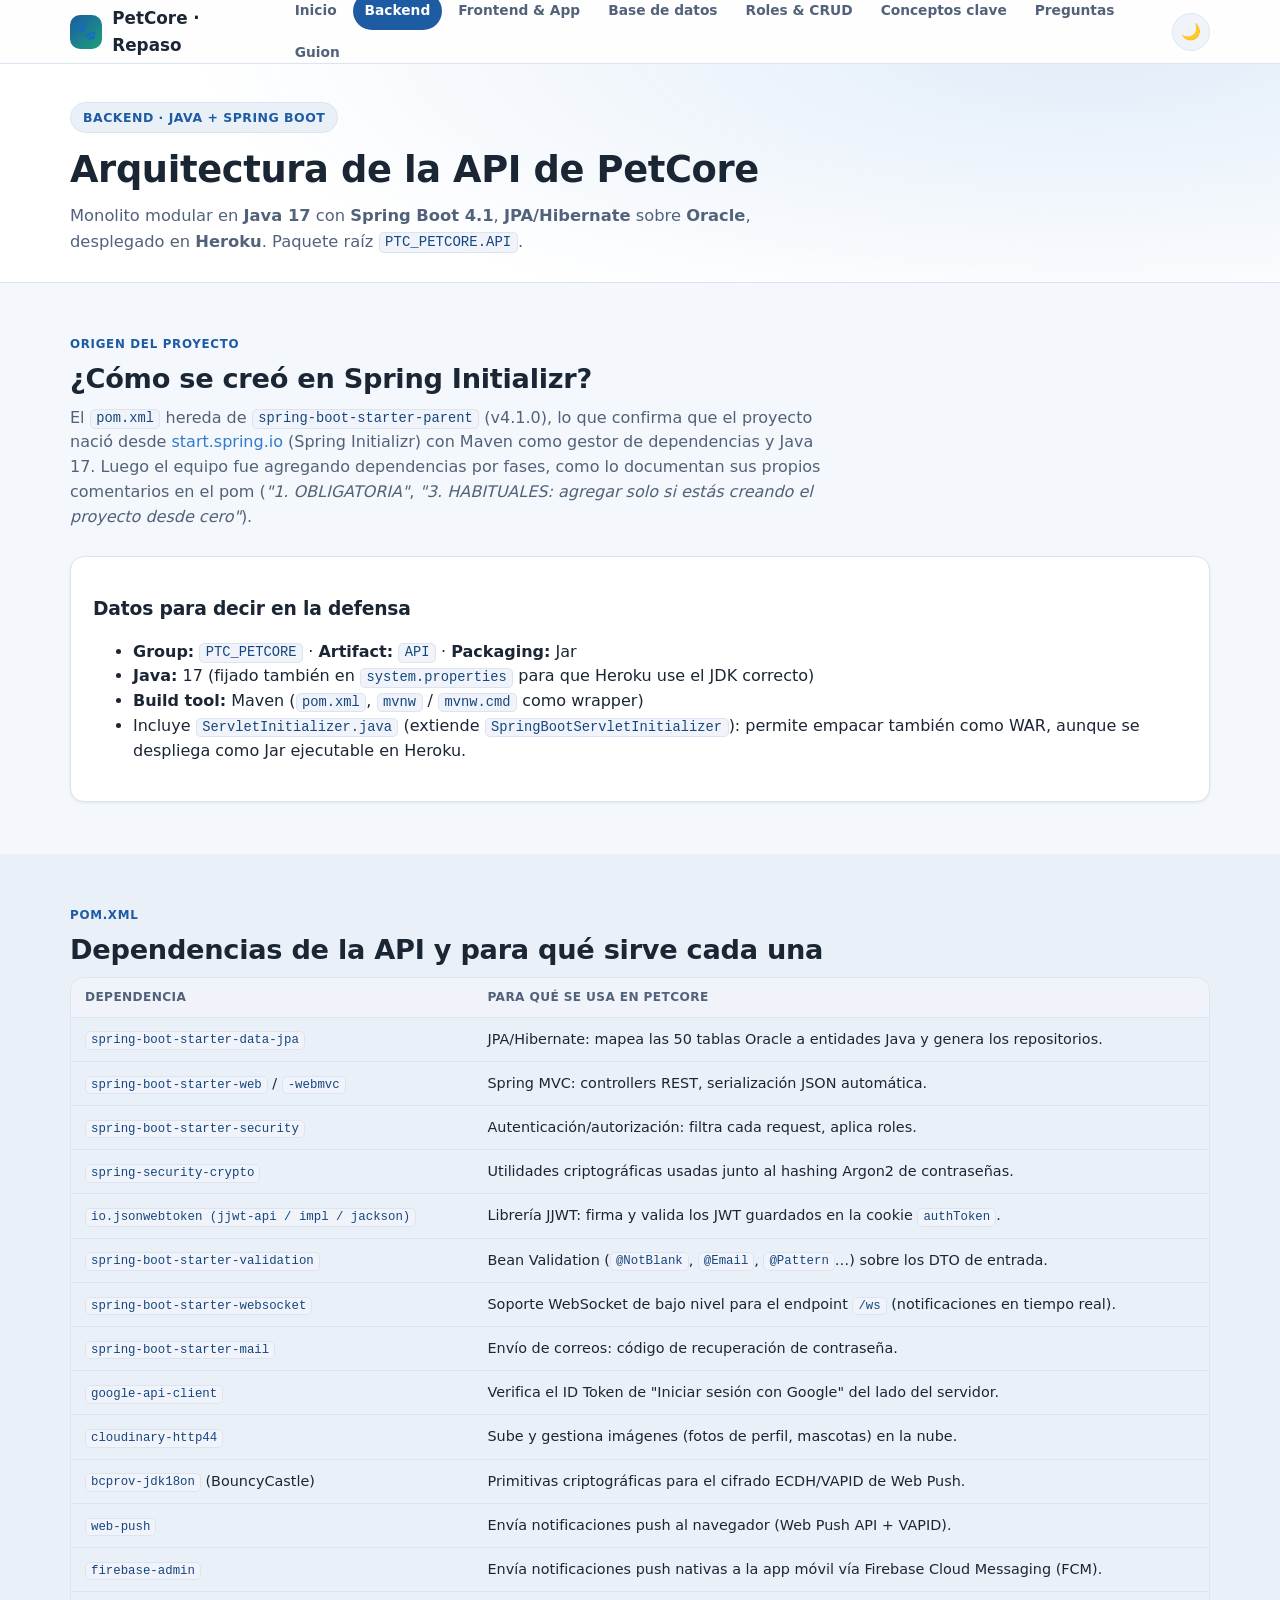
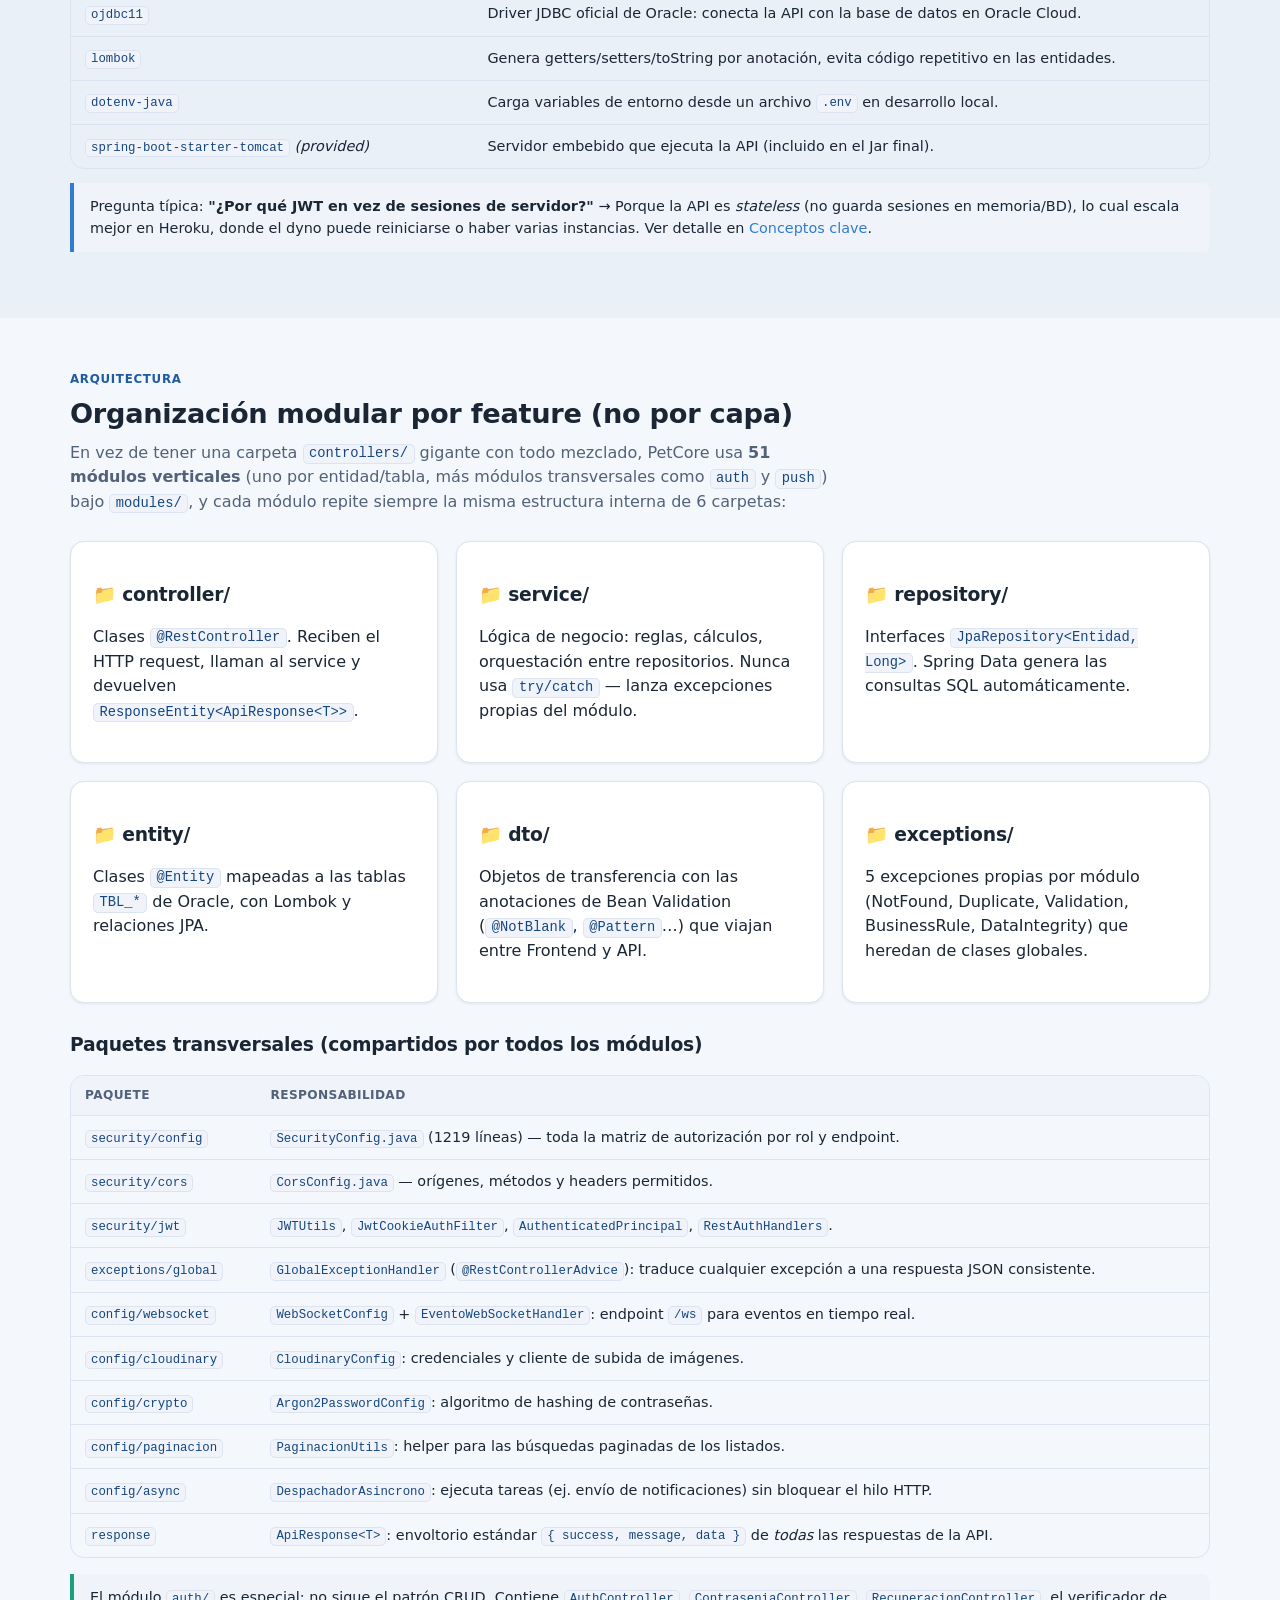
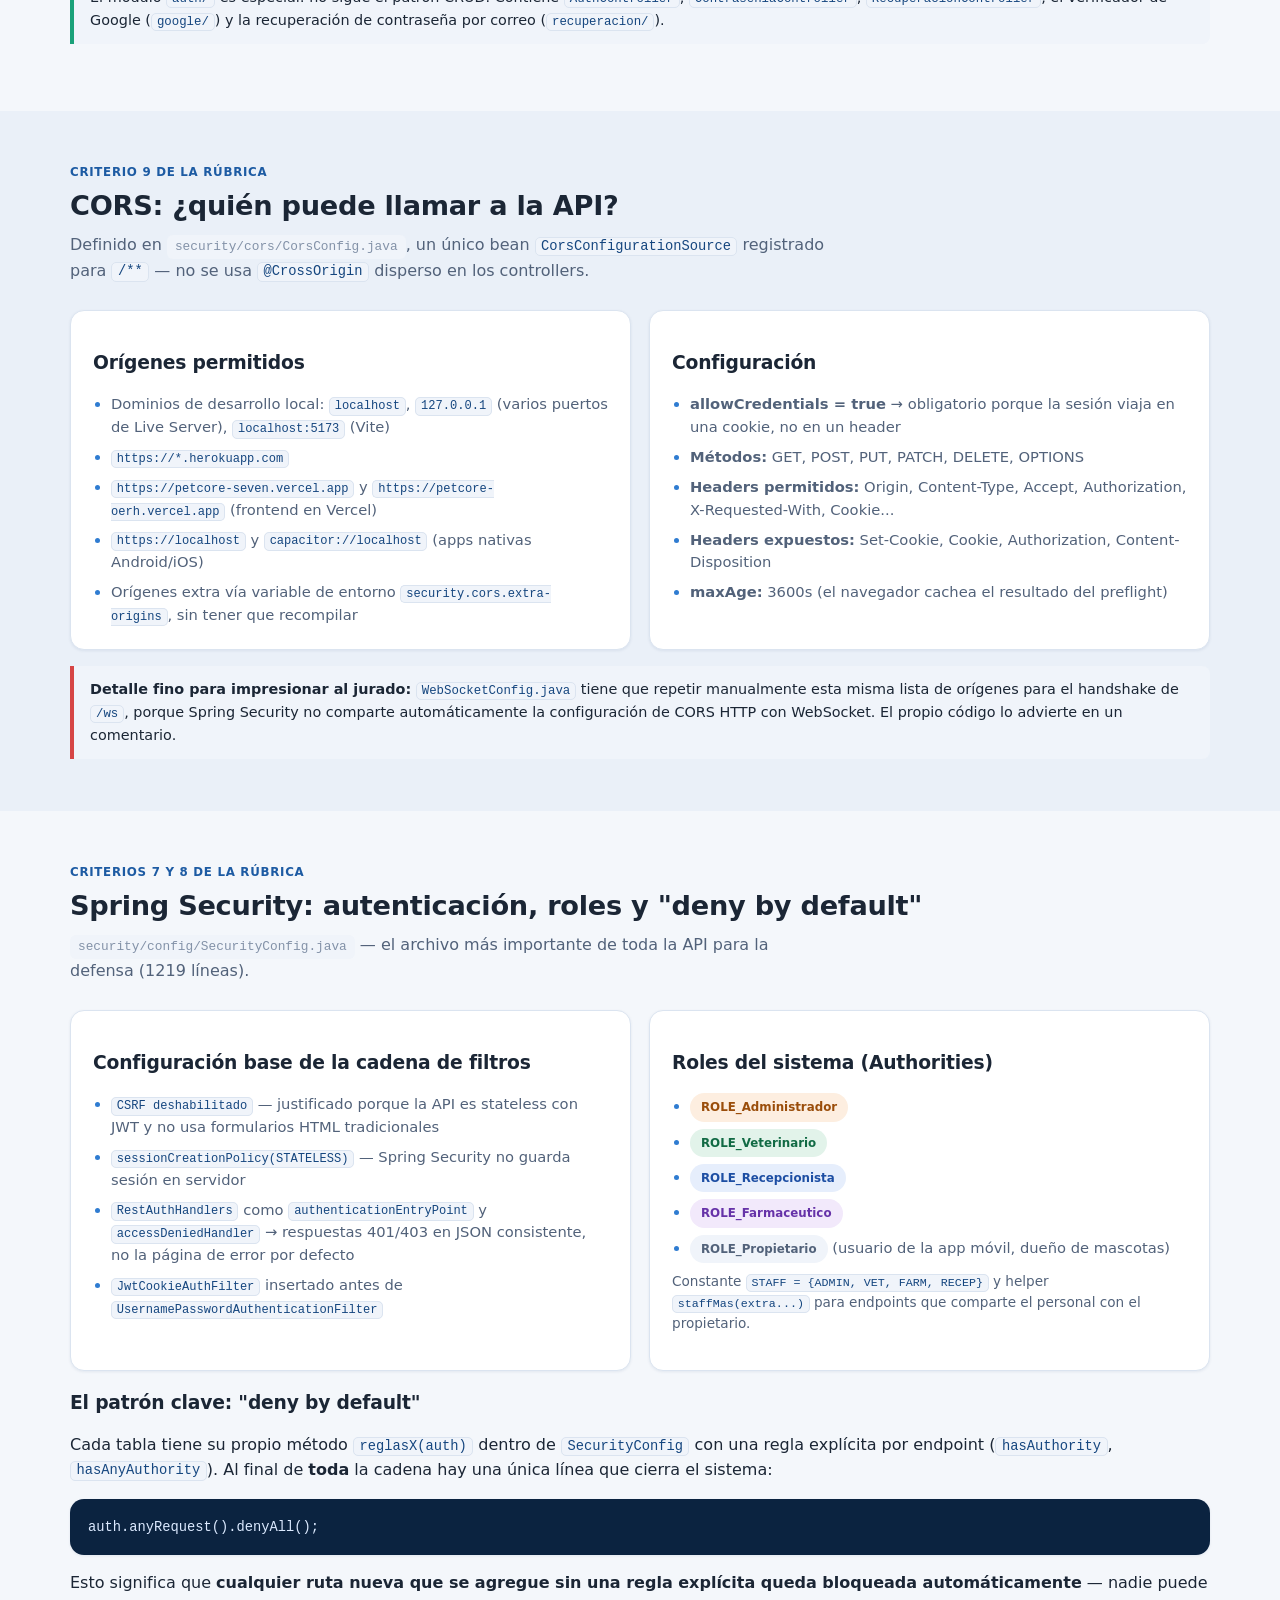
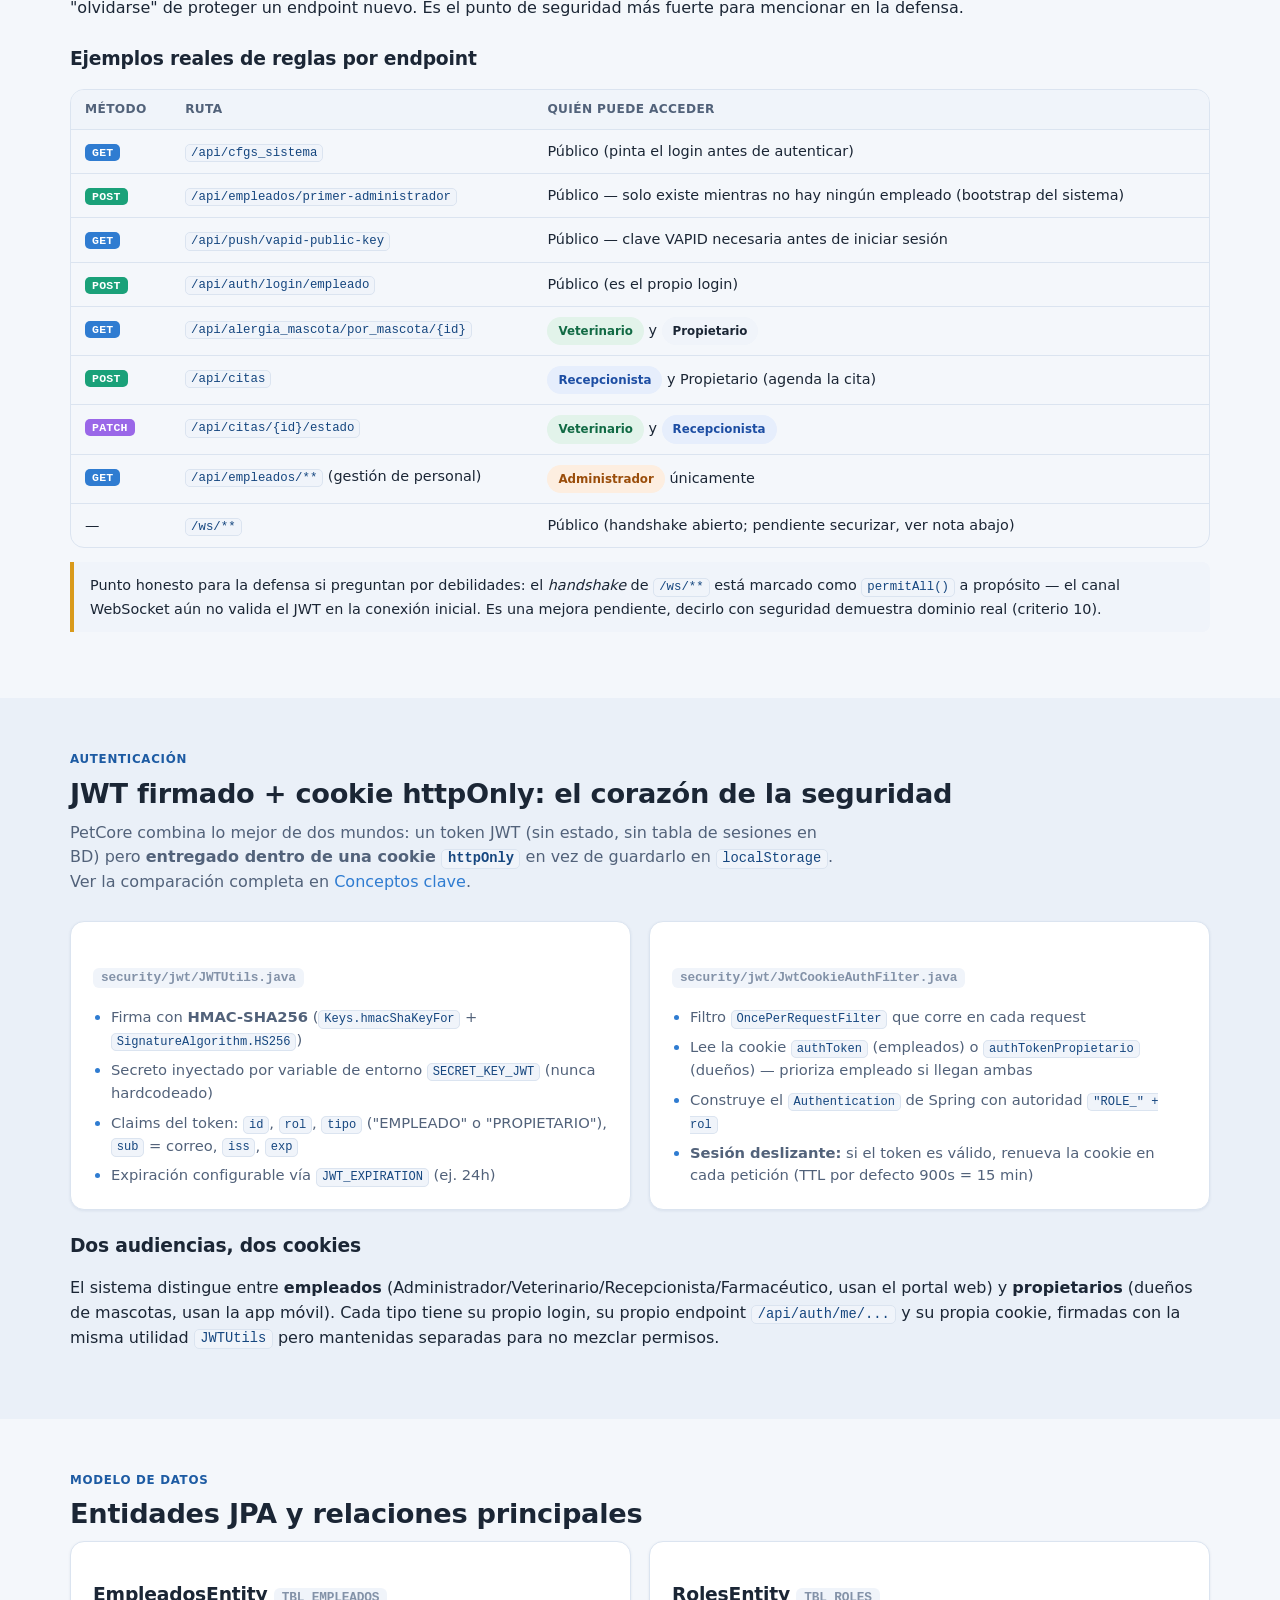
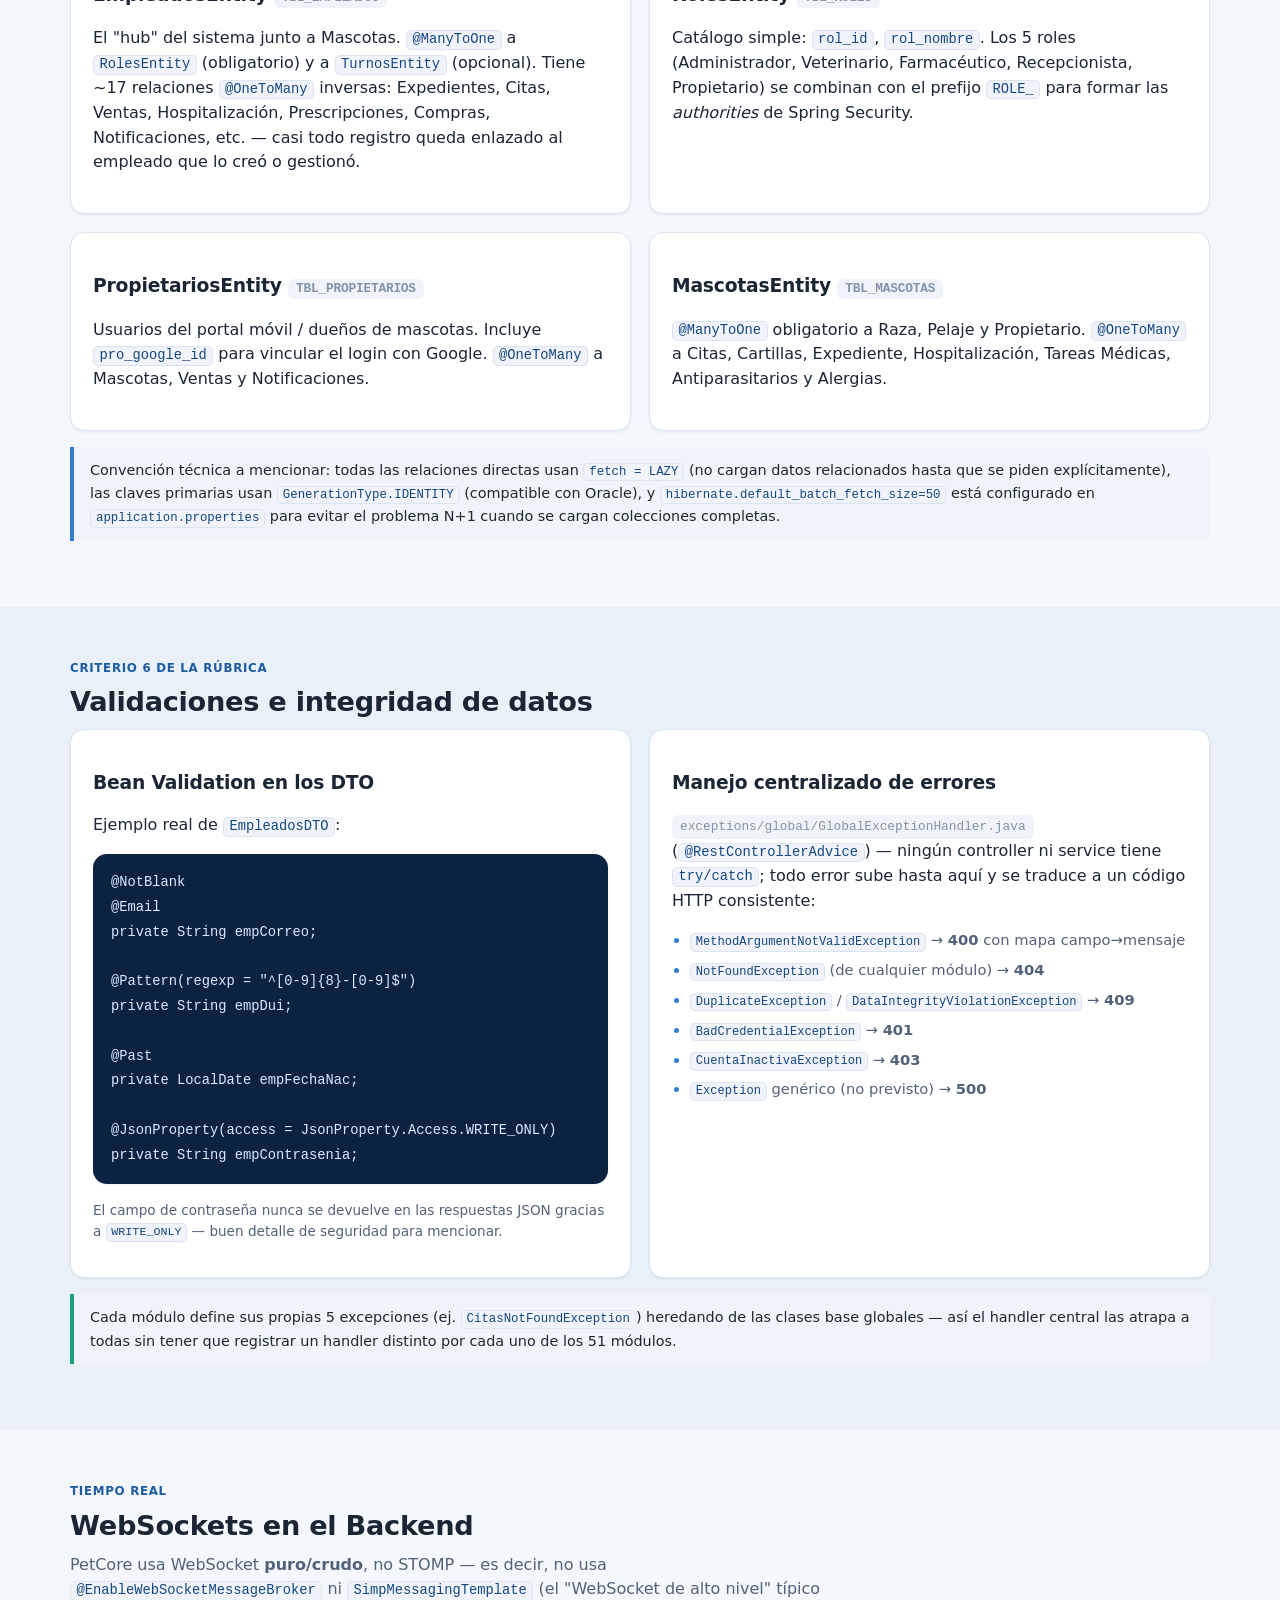
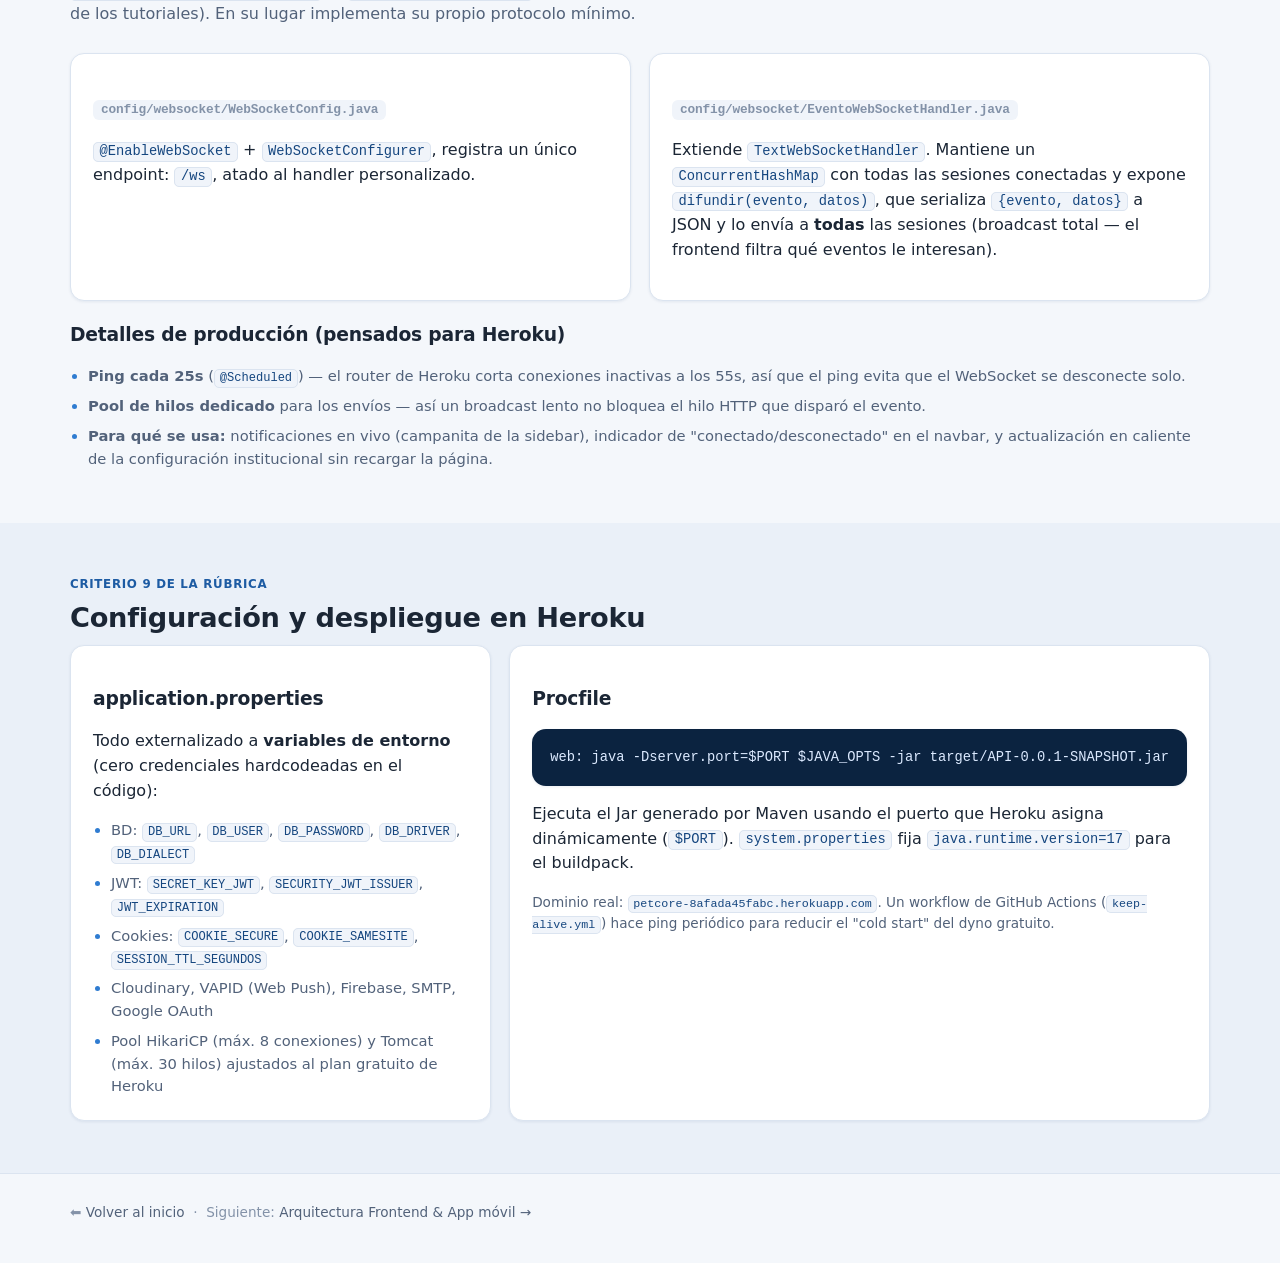
==== commit a85758ae: "se ha hecho cambios en la pagina" ====
--- a/arquitectura-backend.html
+++ b/arquitectura-backend.html
@@ -63,7 +63,7 @@
       <table>
         <thead><tr><th>Dependencia</th><th>Para qué se usa en PetCore</th></tr></thead>
         <tbody>
-          <tr><td><code>spring-boot-starter-data-jpa</code></td><td>JPA/Hibernate: mapea las 48 tablas Oracle a entidades Java y genera los repositorios.</td></tr>
+          <tr><td><code>spring-boot-starter-data-jpa</code></td><td>JPA/Hibernate: mapea las 50 tablas Oracle a entidades Java y genera los repositorios.</td></tr>
           <tr><td><code>spring-boot-starter-web</code> / <code>-webmvc</code></td><td>Spring MVC: controllers REST, serialización JSON automática.</td></tr>
           <tr><td><code>spring-boot-starter-security</code></td><td>Autenticación/autorización: filtra cada request, aplica roles.</td></tr>
           <tr><td><code>spring-security-crypto</code></td><td>Utilidades criptográficas usadas junto al hashing Argon2 de contraseñas.</td></tr>
@@ -92,7 +92,7 @@
   <div class="contenedor">
     <p class="etiqueta-seccion">Arquitectura</p>
     <h2 class="titulo-seccion">Organización modular por feature (no por capa)</h2>
-    <p class="sub-seccion">En vez de tener una carpeta <code>controllers/</code> gigante con todo mezclado, PetCore usa <strong>~47 módulos verticales</strong> (uno por entidad/tabla) bajo <code>modules/</code>, y cada módulo repite siempre la misma estructura interna de 6 carpetas:</p>
+    <p class="sub-seccion">En vez de tener una carpeta <code>controllers/</code> gigante con todo mezclado, PetCore usa <strong>51 módulos verticales</strong> (uno por entidad/tabla, más módulos transversales como <code>auth</code> y <code>push</code>) bajo <code>modules/</code>, y cada módulo repite siempre la misma estructura interna de 6 carpetas:</p>
 
     <div class="rejilla rejilla--3">
       <div class="tarjeta">
@@ -333,7 +333,7 @@
         </ul>
       </div>
     </div>
-    <p class="nota nota--exito" style="margin-top:16px;">Cada módulo define sus propias 5 excepciones (ej. <code>CitasNotFoundException</code>) heredando de las clases base globales — así el handler central las atrapa a todas sin tener que registrar 47 handlers distintos.</p>
+    <p class="nota nota--exito" style="margin-top:16px;">Cada módulo define sus propias 5 excepciones (ej. <code>CitasNotFoundException</code>) heredando de las clases base globales — así el handler central las atrapa a todas sin tener que registrar un handler distinto por cada uno de los 51 módulos.</p>
   </div>
 </section>
 
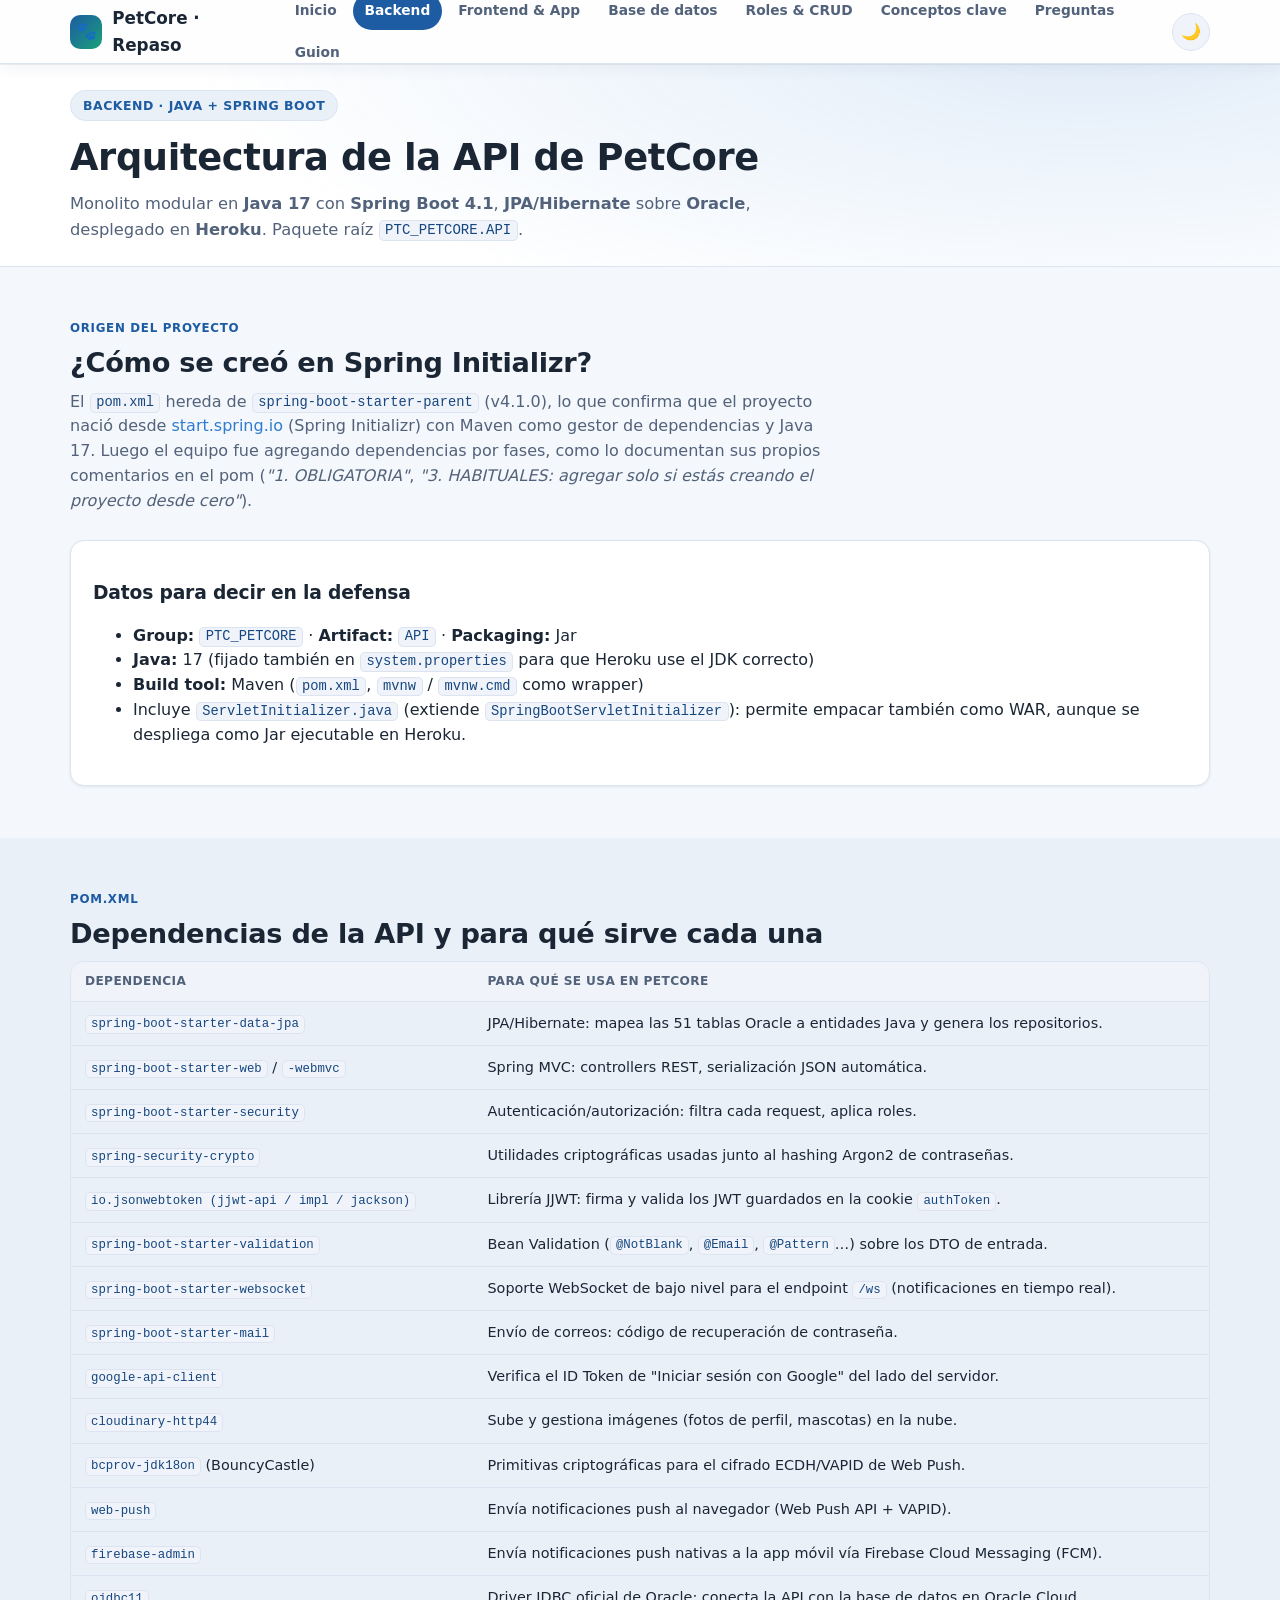
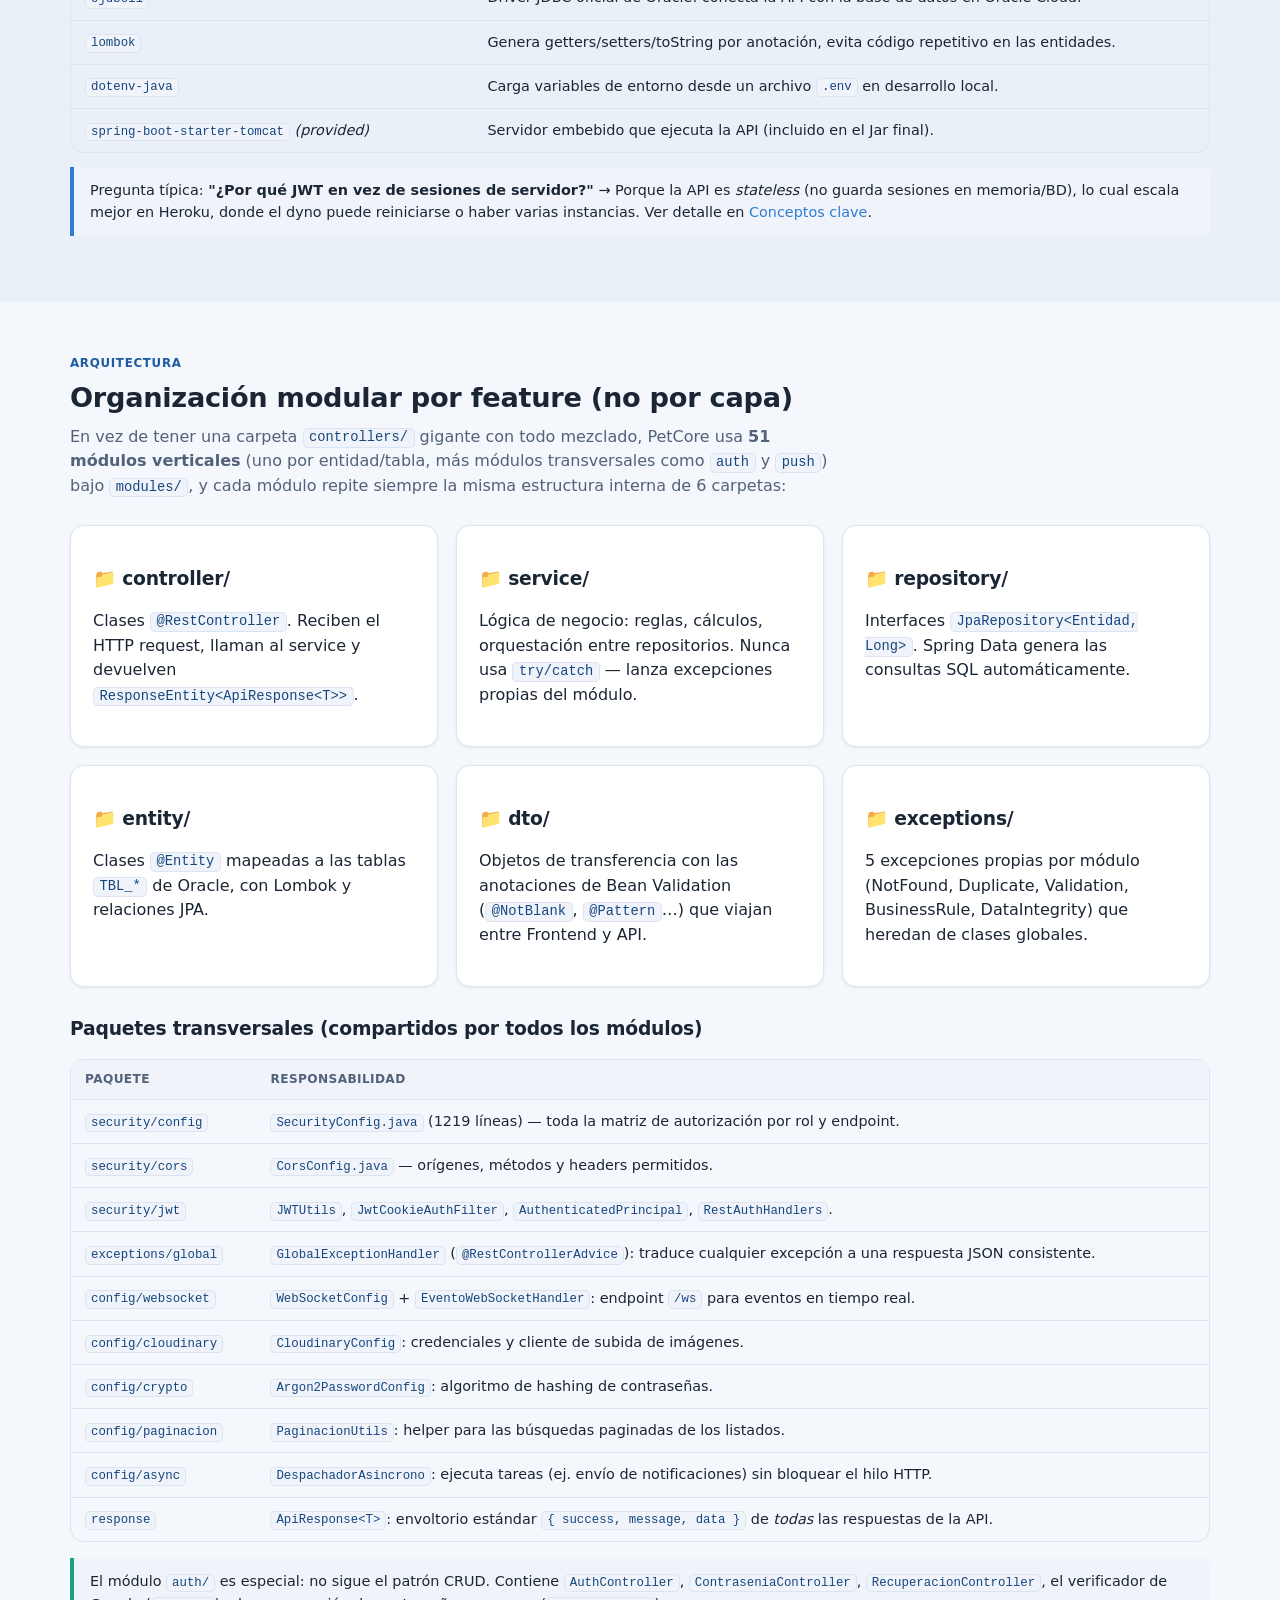
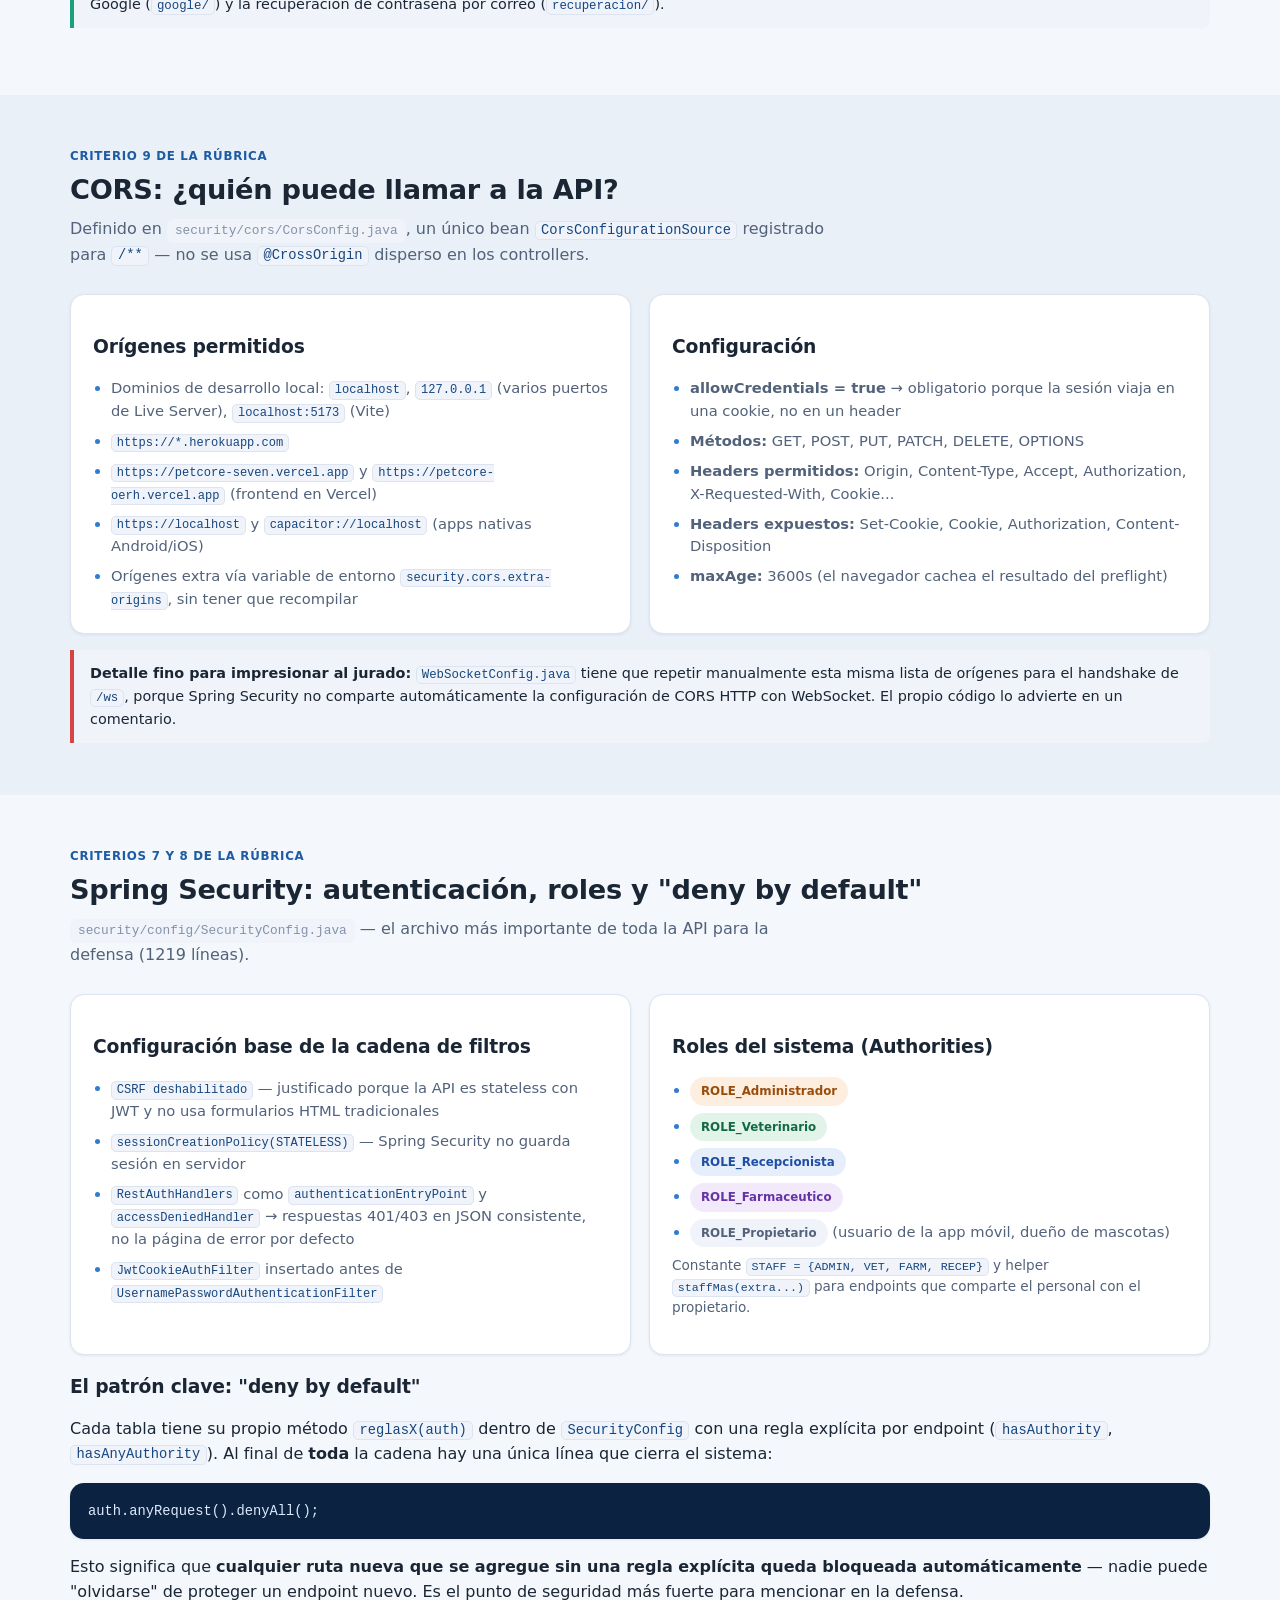
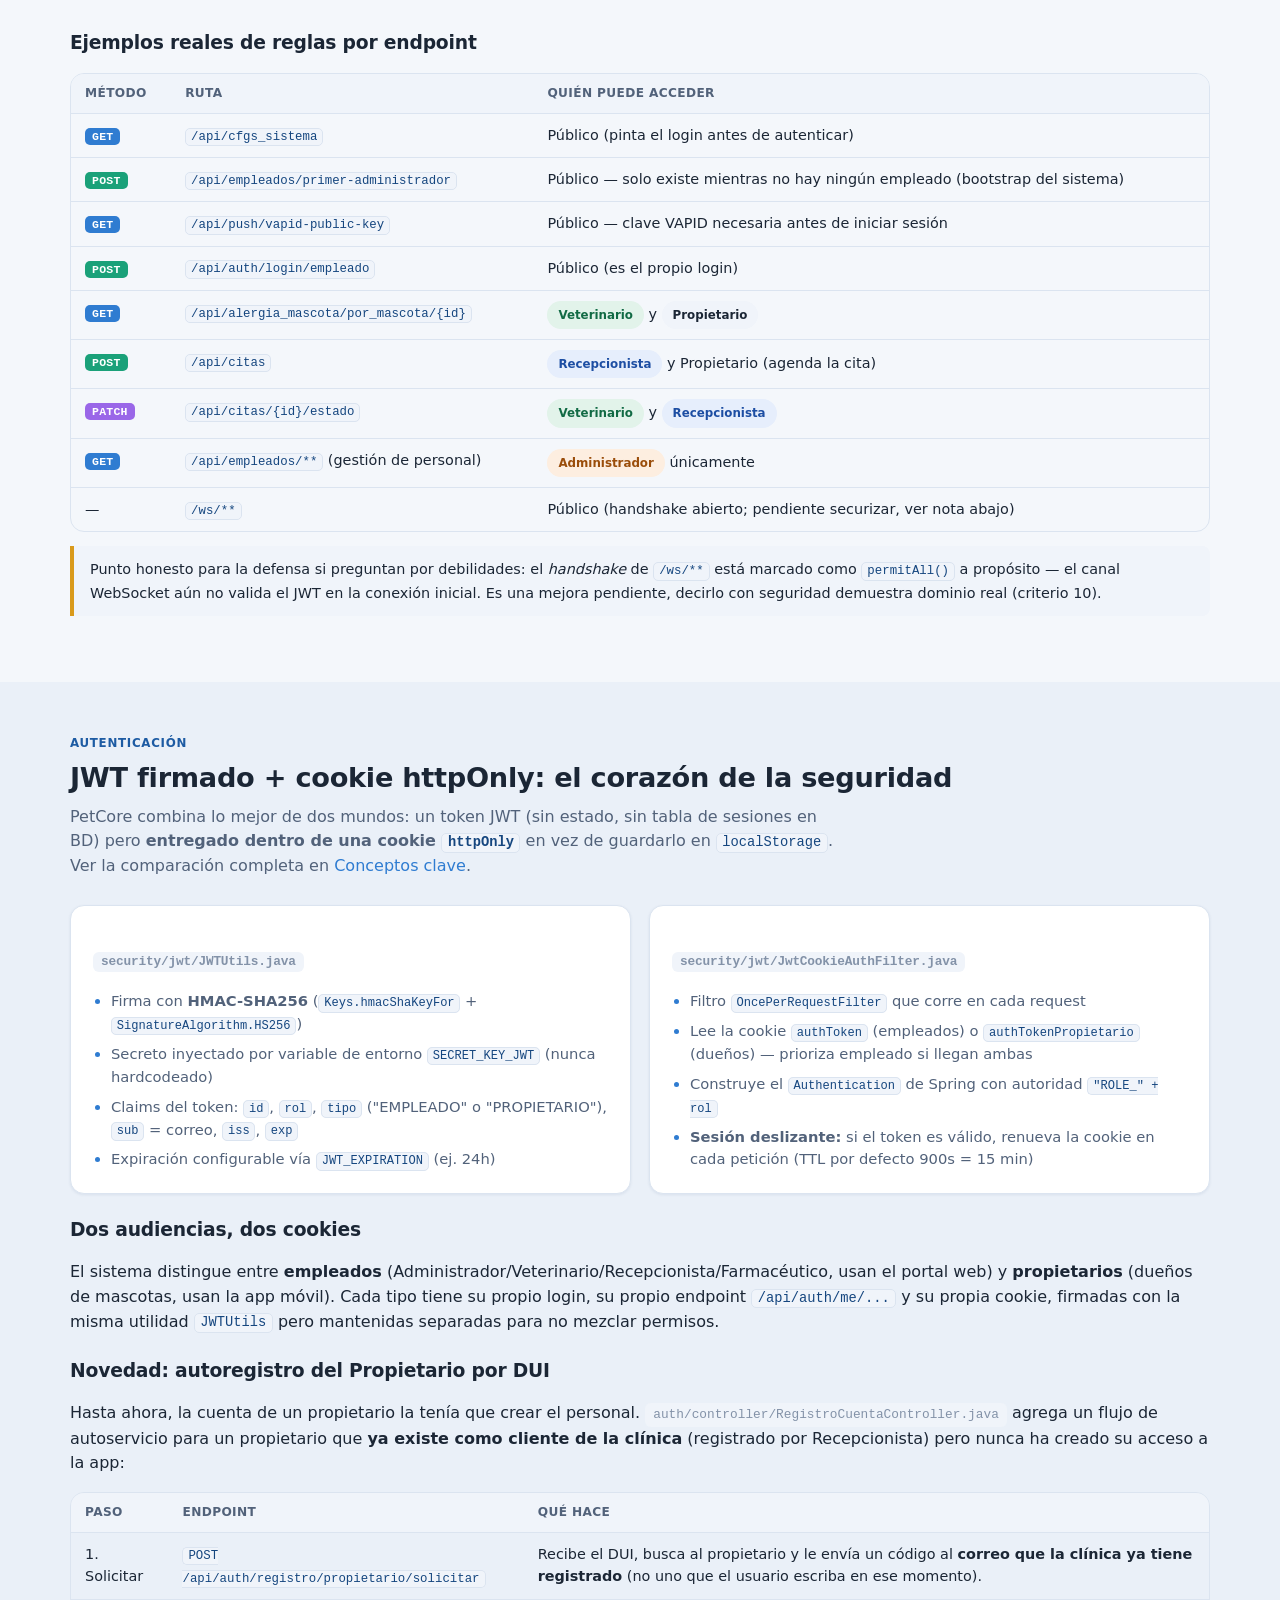
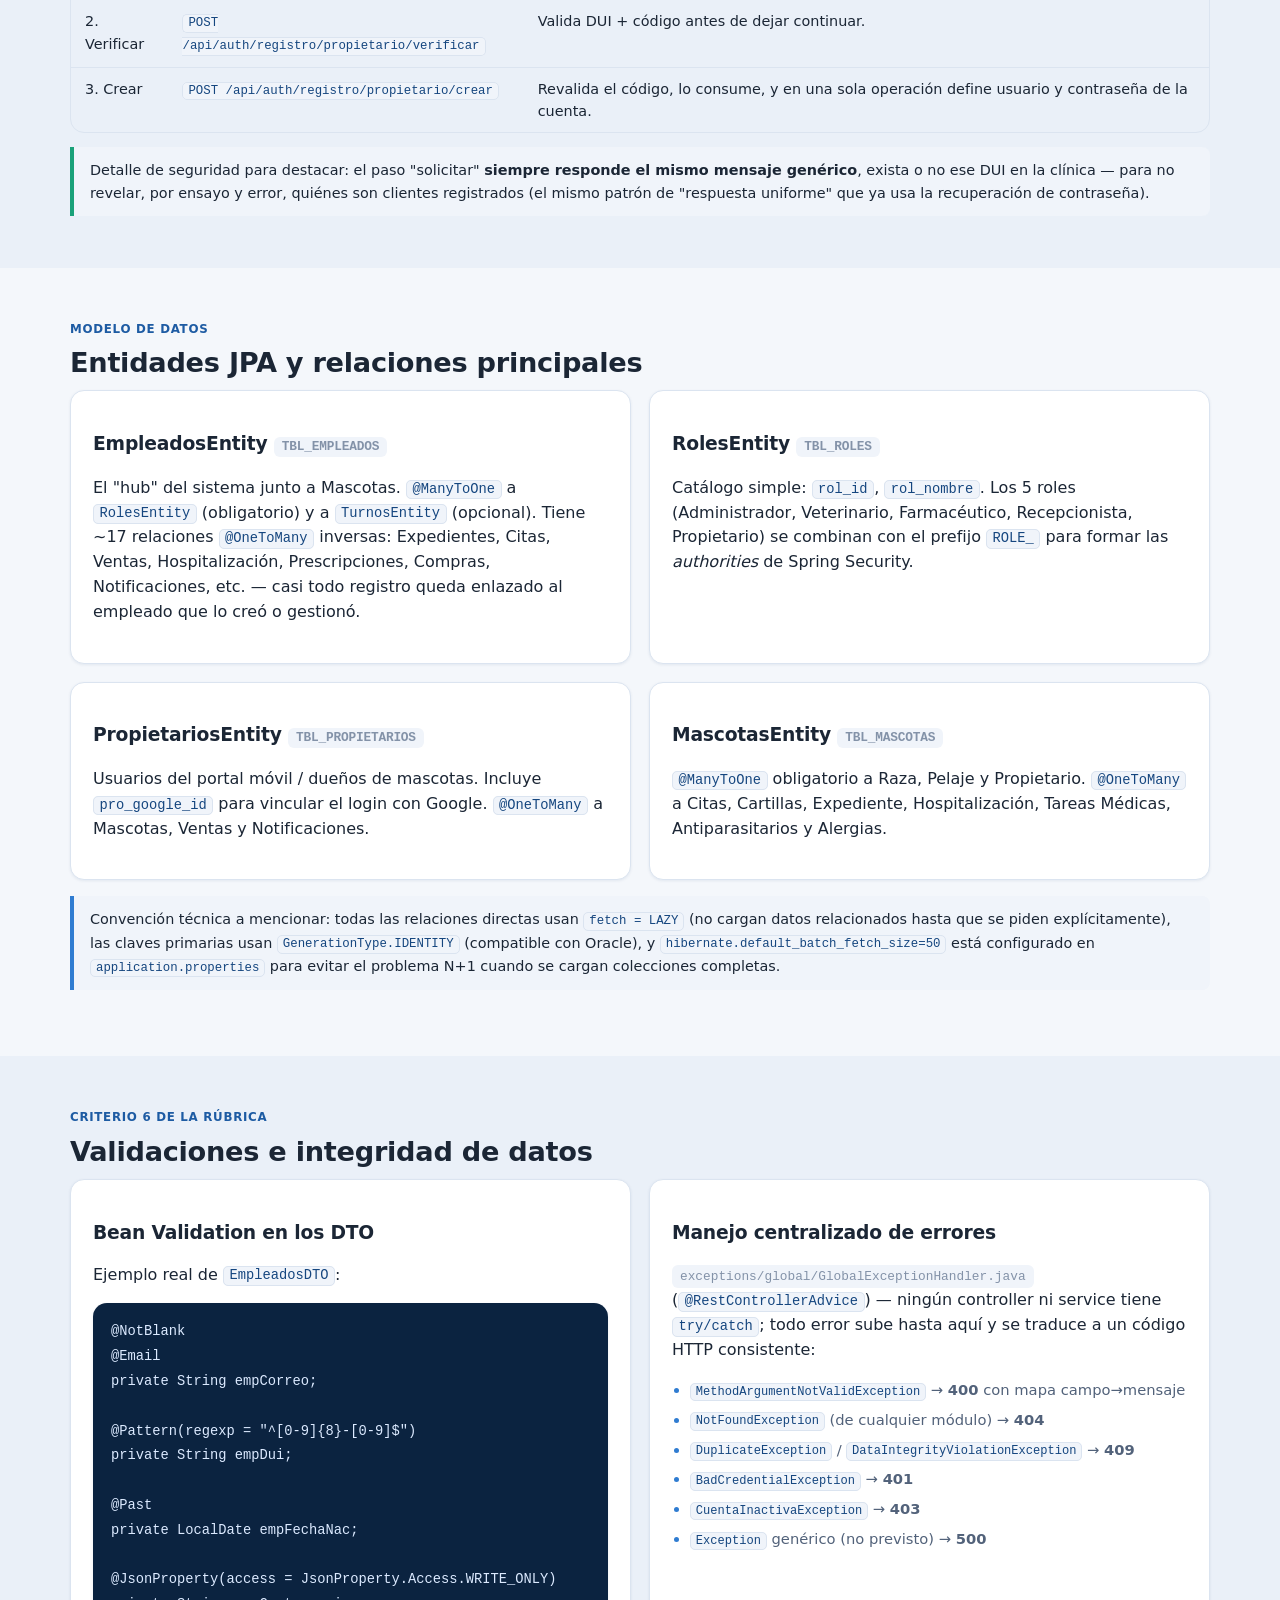
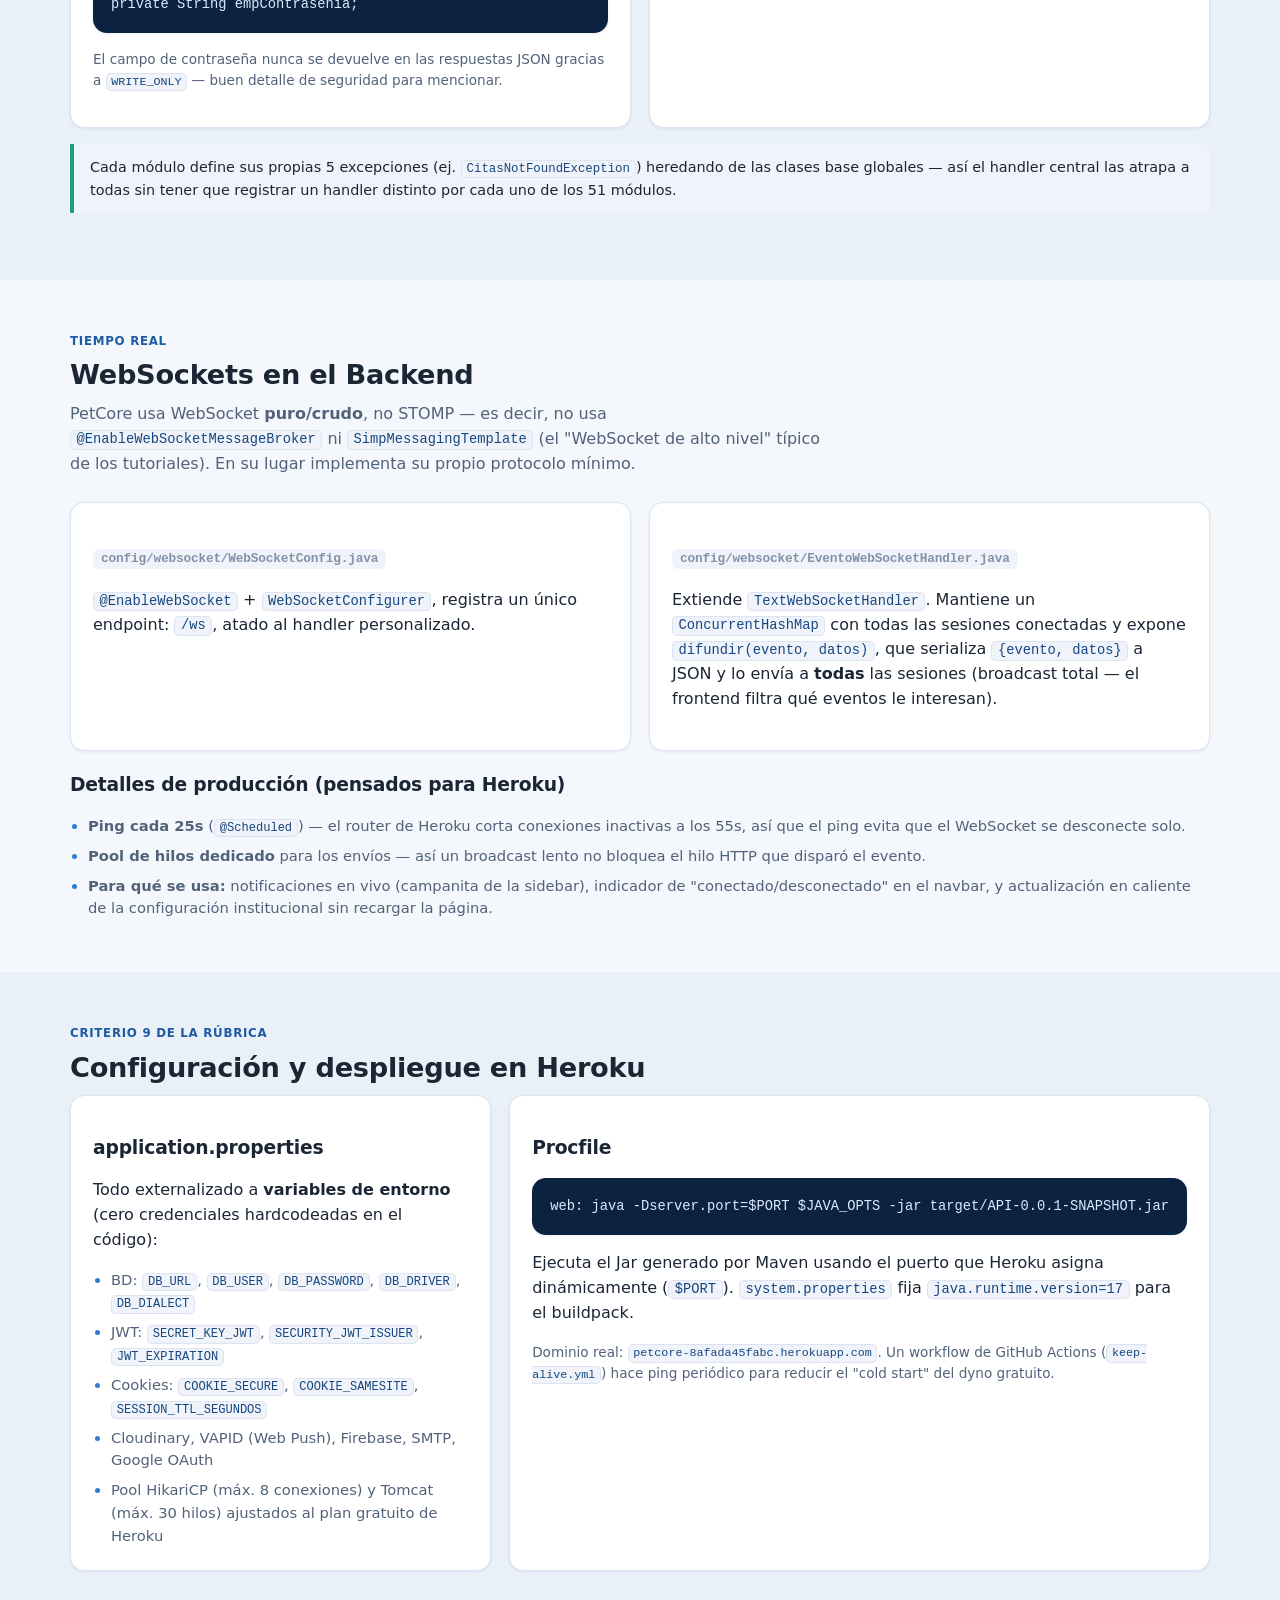
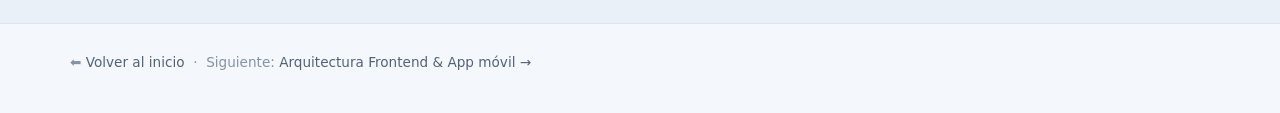
==== commit 4efc1d90: "arreglo de diseño y mas conceptos para la expo" ====
--- a/arquitectura-backend.html
+++ b/arquitectura-backend.html
@@ -63,7 +63,7 @@
       <table>
         <thead><tr><th>Dependencia</th><th>Para qué se usa en PetCore</th></tr></thead>
         <tbody>
-          <tr><td><code>spring-boot-starter-data-jpa</code></td><td>JPA/Hibernate: mapea las 50 tablas Oracle a entidades Java y genera los repositorios.</td></tr>
+          <tr><td><code>spring-boot-starter-data-jpa</code></td><td>JPA/Hibernate: mapea las 51 tablas Oracle a entidades Java y genera los repositorios.</td></tr>
           <tr><td><code>spring-boot-starter-web</code> / <code>-webmvc</code></td><td>Spring MVC: controllers REST, serialización JSON automática.</td></tr>
           <tr><td><code>spring-boot-starter-security</code></td><td>Autenticación/autorización: filtra cada request, aplica roles.</td></tr>
           <tr><td><code>spring-security-crypto</code></td><td>Utilidades criptográficas usadas junto al hashing Argon2 de contraseñas.</td></tr>
@@ -266,6 +266,20 @@
 
     <h3 style="margin-top:24px;">Dos audiencias, dos cookies</h3>
     <p>El sistema distingue entre <strong>empleados</strong> (Administrador/Veterinario/Recepcionista/Farmacéutico, usan el portal web) y <strong>propietarios</strong> (dueños de mascotas, usan la app móvil). Cada tipo tiene su propio login, su propio endpoint <code>/api/auth/me/...</code> y su propia cookie, firmadas con la misma utilidad <code>JWTUtils</code> pero mantenidas separadas para no mezclar permisos.</p>
+
+    <h3 style="margin-top:24px;">Novedad: autoregistro del Propietario por DUI</h3>
+    <p>Hasta ahora, la cuenta de un propietario la tenía que crear el personal. <span class="archivo-ref">auth/controller/RegistroCuentaController.java</span> agrega un flujo de autoservicio para un propietario que <strong>ya existe como cliente de la clínica</strong> (registrado por Recepcionista) pero nunca ha creado su acceso a la app:</p>
+    <div class="tabla-wrap">
+      <table>
+        <thead><tr><th>Paso</th><th>Endpoint</th><th>Qué hace</th></tr></thead>
+        <tbody>
+          <tr><td>1. Solicitar</td><td><code>POST /api/auth/registro/propietario/solicitar</code></td><td>Recibe el DUI, busca al propietario y le envía un código al <strong>correo que la clínica ya tiene registrado</strong> (no uno que el usuario escriba en ese momento).</td></tr>
+          <tr><td>2. Verificar</td><td><code>POST /api/auth/registro/propietario/verificar</code></td><td>Valida DUI + código antes de dejar continuar.</td></tr>
+          <tr><td>3. Crear</td><td><code>POST /api/auth/registro/propietario/crear</code></td><td>Revalida el código, lo consume, y en una sola operación define usuario y contraseña de la cuenta.</td></tr>
+        </tbody>
+      </table>
+    </div>
+    <div class="nota nota--exito" style="margin-top:14px;">Detalle de seguridad para destacar: el paso "solicitar" <strong>siempre responde el mismo mensaje genérico</strong>, exista o no ese DUI en la clínica — para no revelar, por ensayo y error, quiénes son clientes registrados (el mismo patrón de "respuesta uniforme" que ya usa la recuperación de contraseña).</div>
   </div>
 </section>
 
--- a/css/base.css
+++ b/css/base.css
@@ -122,8 +122,12 @@
   background:rgba(255,255,255,.86);
   backdrop-filter:blur(10px);
   border-bottom:1px solid var(--borde);
-}
-:root[data-theme="dark"] .nav{ background:rgba(12,22,38,.86); }
+  box-shadow:0 1px 0 rgba(0,0,0,.05), 0 4px 16px rgba(15,52,96,.06);
+}
+:root[data-theme="dark"] .nav{
+  background:rgba(12,22,38,.92);
+  box-shadow:0 1px 0 rgba(0,0,0,.4), 0 4px 18px rgba(0,0,0,.35);
+}
 .nav__inner{
   max-width:1180px; margin:0 auto; width:100%;
   padding:0 20px;
@@ -188,11 +192,17 @@
 
 /* ---------- Hero generico de pagina interior ---------- */
 .hero-pagina{
-  padding:38px 0 28px;
+  padding:26px 0 24px;
   border-bottom:1px solid var(--borde);
   background:
     radial-gradient(900px 300px at 85% -10%, rgba(47,124,209,.14), transparent),
     var(--surface);
+}
+:root[data-theme="dark"] .hero-pagina{
+  background:
+    radial-gradient(900px 300px at 85% -10%, rgba(47,124,209,.22), transparent),
+    var(--surface);
+  border-bottom-color:#2a3b5c;
 }
 .hero-pagina__kicker{
   display:inline-flex; align-items:center; gap:8px;
